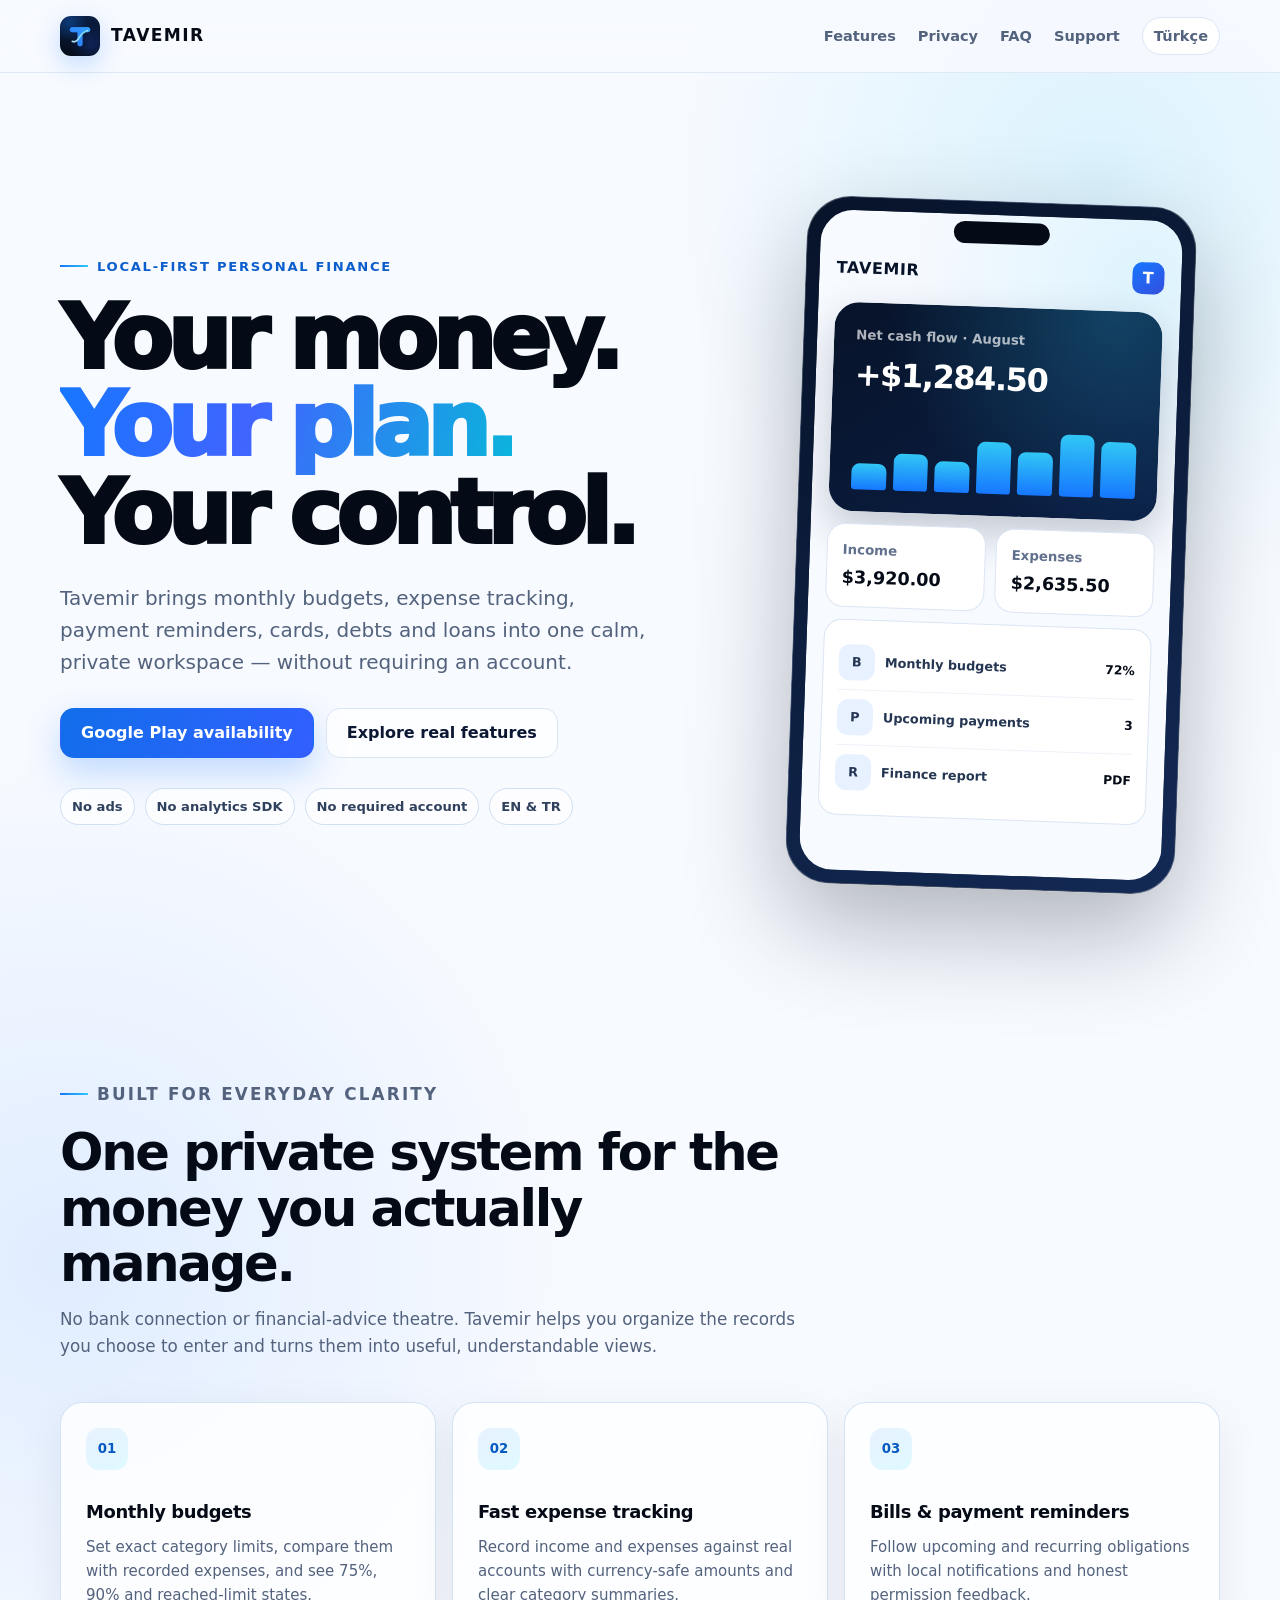
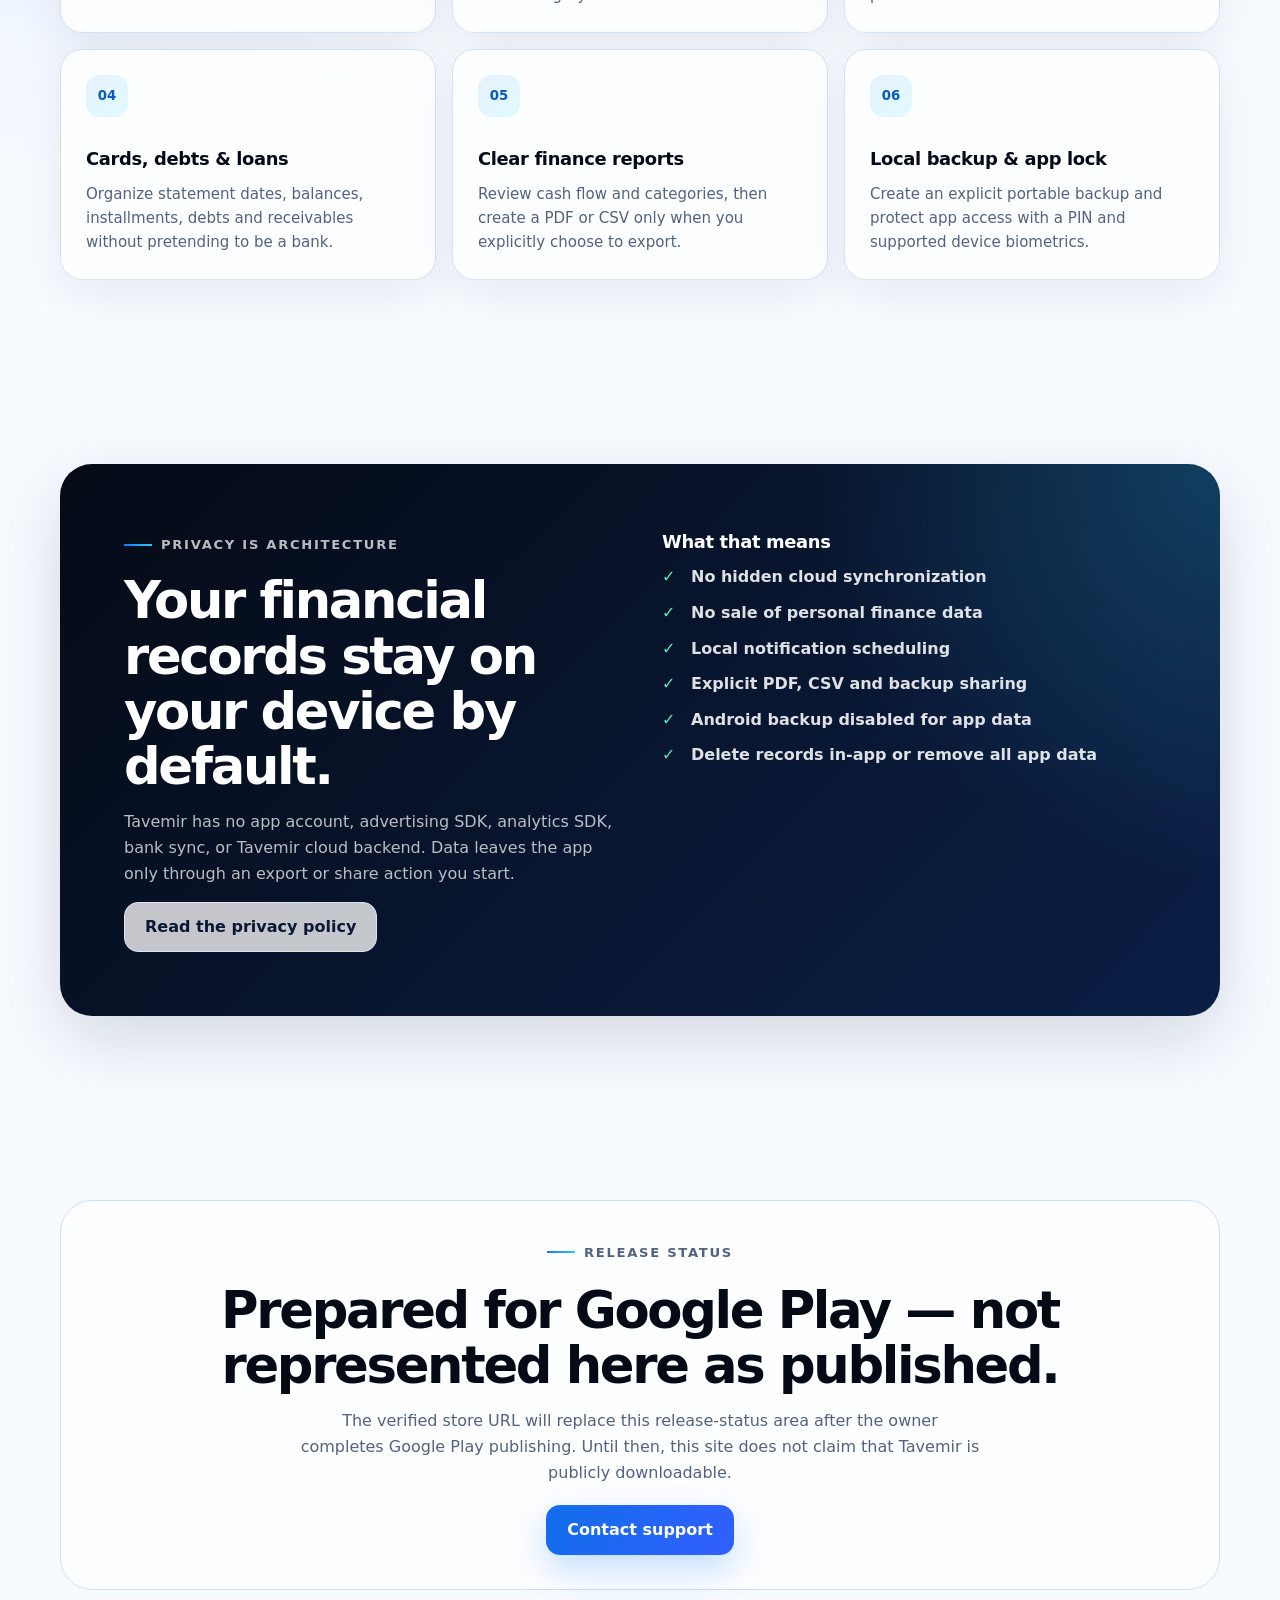
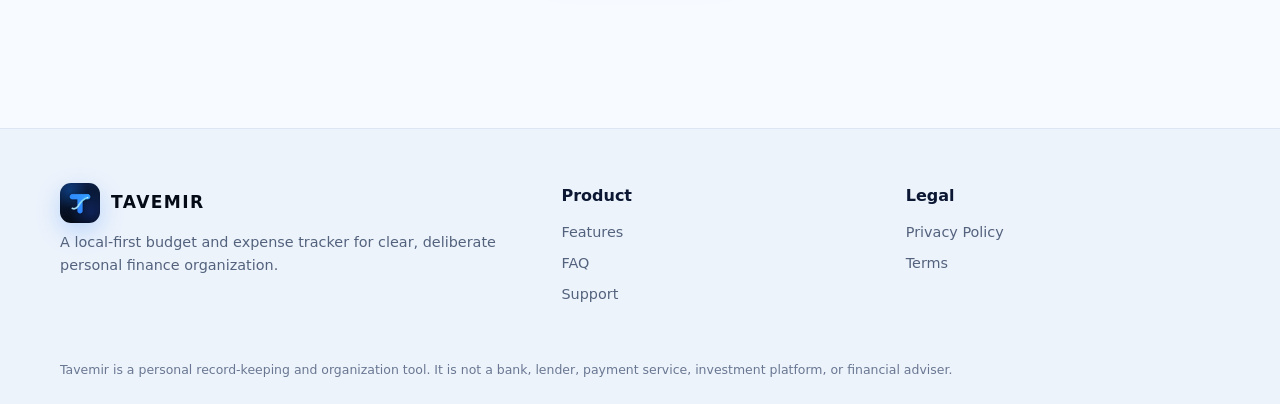
==== index.html @ 1abc886d "Publish approved Tavemir legal and support site" ====
<!doctype html>
<html lang="en">
  <head>
    <meta charset="utf-8">
    <meta name="viewport" content="width=device-width, initial-scale=1">
    <title>Tavemir — Private Budget & Expense Tracker</title>
    <meta name="description" content="Plan monthly budgets, record expenses, follow bills, cards, debts and loans, and export clear reports with Tavemir — a local-first personal finance tracker.">
    <meta name="theme-color" content="#071329">
    <meta name="robots" content="index,follow,max-image-preview:large">
    <link rel="canonical" href="https://dasguardcorenotify-del.github.io/tavemir-legal/">
    <link rel="alternate" hreflang="en" href="https://dasguardcorenotify-del.github.io/tavemir-legal/">
    <link rel="alternate" hreflang="tr" href="https://dasguardcorenotify-del.github.io/tavemir-legal/tr/">
    <link rel="alternate" hreflang="x-default" href="https://dasguardcorenotify-del.github.io/tavemir-legal/">
    <link rel="icon" href="assets/tavemir-icon-512.png">
    <link rel="apple-touch-icon" href="assets/tavemir-icon-512.png">
    <link rel="manifest" href="site.webmanifest">
    <link rel="stylesheet" href="assets/site.css">
    <meta property="og:type" content="website">
    <meta property="og:site_name" content="Tavemir">
    <meta property="og:title" content="Tavemir — Your money. Your plan. Your control.">
    <meta property="og:description" content="A private, local-first budget and expense tracker for everyday financial organization.">
    <meta property="og:url" content="https://dasguardcorenotify-del.github.io/tavemir-legal/">
    <meta property="og:image" content="https://dasguardcorenotify-del.github.io/tavemir-legal/assets/tavemir-og.png">
    <meta name="twitter:card" content="summary_large_image">
    <meta name="twitter:title" content="Tavemir — Private Budget & Expense Tracker">
    <meta name="twitter:description" content="Budgets, spending, payments, cards, debts and clear reports — organized on your device.">
    <meta name="twitter:image" content="https://dasguardcorenotify-del.github.io/tavemir-legal/assets/tavemir-og.png">
    <script type="application/ld+json">
      {
        "@context": "https://schema.org",
        "@type": "SoftwareApplication",
        "name": "Tavemir",
        "applicationCategory": "FinanceApplication",
        "operatingSystem": "Android",
        "description": "A local-first budget, expense, payment, card, debt and loan tracking application.",
        "inLanguage": ["en", "tr"],
        "url": "https://dasguardcorenotify-del.github.io/tavemir-legal/",
        "offers": { "@type": "Offer", "price": "0", "priceCurrency": "USD" }
      }
    </script>
  </head>
  <body>
    <a class="skip-link" href="#main">Skip to content</a>
    <header class="site-header">
      <nav class="nav" aria-label="Primary navigation">
        <a class="brand" href="./" aria-label="Tavemir home">
          <img src="assets/tavemir-icon-512.png" alt="" width="40" height="40">
          TAVEMIR
        </a>
        <div class="nav-links">
          <a href="#features">Features</a>
          <a href="#privacy">Privacy</a>
          <a href="faq/">FAQ</a>
          <a href="support/">Support</a>
          <a class="language-link" href="tr/" lang="tr" hreflang="tr">Türkçe</a>
        </div>
      </nav>
    </header>

    <main id="main">
      <section class="hero" aria-labelledby="hero-title">
        <div>
          <p class="eyebrow">Local-first personal finance</p>
          <h1 id="hero-title">Your money. <span class="accent">Your plan.</span> Your control.</h1>
          <p class="hero-copy">Tavemir brings monthly budgets, expense tracking, payment reminders, cards, debts and loans into one calm, private workspace — without requiring an account.</p>
          <div class="cta-row">
            <a class="button button-primary" href="#availability">Google Play availability</a>
            <a class="button button-secondary" href="#features">Explore real features</a>
          </div>
          <ul class="trust-line" aria-label="Product principles">
            <li>No ads</li>
            <li>No analytics SDK</li>
            <li>No required account</li>
            <li>EN &amp; TR</li>
          </ul>
        </div>

        <div class="phone-shell" aria-label="Illustrative Tavemir dashboard using synthetic data">
          <div class="app-preview">
            <div class="app-topline"><span>TAVEMIR</span><span class="app-avatar" aria-hidden="true">T</span></div>
            <div class="app-hero">
              <small>Net cash flow · August</small>
              <strong>+$1,284.50</strong>
              <div class="spark" aria-hidden="true"><i style="height:36%"></i><i style="height:52%"></i><i style="height:43%"></i><i style="height:74%"></i><i style="height:61%"></i><i style="height:88%"></i><i style="height:79%"></i></div>
            </div>
            <div class="preview-grid">
              <div class="mini-stat"><small>Income</small><strong>$3,920.00</strong></div>
              <div class="mini-stat"><small>Expenses</small><strong>$2,635.50</strong></div>
            </div>
            <div class="preview-list">
              <div class="preview-row"><span class="preview-icon" aria-hidden="true">B</span><span>Monthly budgets</span><strong>72%</strong></div>
              <div class="preview-row"><span class="preview-icon" aria-hidden="true">P</span><span>Upcoming payments</span><strong>3</strong></div>
              <div class="preview-row"><span class="preview-icon" aria-hidden="true">R</span><span>Finance report</span><strong>PDF</strong></div>
            </div>
          </div>
        </div>
      </section>

      <section class="section" id="features" aria-labelledby="features-title">
        <div class="section-head">
          <p class="eyebrow">Built for everyday clarity</p>
          <h2 id="features-title">One private system for the money you actually manage.</h2>
          <p>No bank connection or financial-advice theatre. Tavemir helps you organize the records you choose to enter and turns them into useful, understandable views.</p>
        </div>
        <div class="feature-grid">
          <article class="feature-card"><span class="feature-number">01</span><h3>Monthly budgets</h3><p>Set exact category limits, compare them with recorded expenses, and see 75%, 90% and reached-limit states.</p></article>
          <article class="feature-card"><span class="feature-number">02</span><h3>Fast expense tracking</h3><p>Record income and expenses against real accounts with currency-safe amounts and clear category summaries.</p></article>
          <article class="feature-card"><span class="feature-number">03</span><h3>Bills &amp; payment reminders</h3><p>Follow upcoming and recurring obligations with local notifications and honest permission feedback.</p></article>
          <article class="feature-card"><span class="feature-number">04</span><h3>Cards, debts &amp; loans</h3><p>Organize statement dates, balances, installments, debts and receivables without pretending to be a bank.</p></article>
          <article class="feature-card"><span class="feature-number">05</span><h3>Clear finance reports</h3><p>Review cash flow and categories, then create a PDF or CSV only when you explicitly choose to export.</p></article>
          <article class="feature-card"><span class="feature-number">06</span><h3>Local backup &amp; app lock</h3><p>Create an explicit portable backup and protect app access with a PIN and supported device biometrics.</p></article>
        </div>
      </section>

      <section class="section" id="privacy" aria-labelledby="privacy-title">
        <div class="trust-panel">
          <div>
            <p class="eyebrow">Privacy is architecture</p>
            <h2 id="privacy-title">Your financial records stay on your device by default.</h2>
            <p>Tavemir has no app account, advertising SDK, analytics SDK, bank sync, or Tavemir cloud backend. Data leaves the app only through an export or share action you start.</p>
            <a class="button button-secondary" href="privacy/">Read the privacy policy</a>
          </div>
          <div>
            <h3>What that means</h3>
            <ul class="check-list">
              <li>No hidden cloud synchronization</li>
              <li>No sale of personal finance data</li>
              <li>Local notification scheduling</li>
              <li>Explicit PDF, CSV and backup sharing</li>
              <li>Android backup disabled for app data</li>
              <li>Delete records in-app or remove all app data</li>
            </ul>
          </div>
        </div>
      </section>

      <section class="section" id="availability" aria-labelledby="availability-title">
        <div class="availability">
          <p class="eyebrow">Release status</p>
          <h2 id="availability-title">Prepared for Google Play — not represented here as published.</h2>
          <p>The verified store URL will replace this release-status area after the owner completes Google Play publishing. Until then, this site does not claim that Tavemir is publicly downloadable.</p>
          <a class="button button-primary" href="support/">Contact support</a>
        </div>
      </section>
    </main>

    <footer class="site-footer">
      <div class="footer-inner">
        <div><a class="brand" href="./"><img src="assets/tavemir-icon-512.png" alt="" width="40" height="40">TAVEMIR</a><p>A local-first budget and expense tracker for clear, deliberate personal finance organization.</p></div>
        <div class="footer-links"><strong>Product</strong><a href="#features">Features</a><a href="faq/">FAQ</a><a href="support/">Support</a></div>
        <div class="footer-links"><strong>Legal</strong><a href="privacy/">Privacy Policy</a><a href="terms/">Terms</a></div>
      </div>
      <p class="fine-print">Tavemir is a personal record-keeping and organization tool. It is not a bank, lender, payment service, investment platform, or financial adviser.</p>
    </footer>
  </body>
</html>
---- assets/site.css ----
:root {
  color-scheme: light dark;
  --navy-950: #050b16;
  --navy-900: #071329;
  --navy-800: #0b1f46;
  --blue: #1677ff;
  --cyan: #31c7f5;
  --mint: #64e3ba;
  --ink: #0b1733;
  --muted: #53627d;
  --paper: #f7faff;
  --surface: #ffffff;
  --line: #dbe5f4;
  --shadow: 0 24px 70px rgb(7 19 41 / 14%);
  --radius-lg: 32px;
  --radius-md: 22px;
  --content: 1160px;
}

* {
  box-sizing: border-box;
}

html {
  scroll-behavior: smooth;
}

body {
  margin: 0;
  color: var(--ink);
  background:
    radial-gradient(circle at 86% 5%, rgb(49 199 245 / 14%), transparent 27rem),
    radial-gradient(circle at 5% 35%, rgb(22 119 255 / 10%), transparent 32rem),
    var(--paper);
  font-family: Inter, ui-sans-serif, system-ui, -apple-system, BlinkMacSystemFont,
    "Segoe UI", sans-serif;
  line-height: 1.6;
  text-rendering: optimizeLegibility;
}

a {
  color: inherit;
}

a:focus-visible,
button:focus-visible {
  outline: 3px solid var(--cyan);
  outline-offset: 4px;
}

.skip-link {
  position: fixed;
  z-index: 100;
  top: 12px;
  left: 12px;
  padding: 10px 14px;
  border-radius: 10px;
  color: white;
  background: var(--navy-950);
  transform: translateY(-150%);
}

.skip-link:focus {
  transform: translateY(0);
}

.site-header {
  position: sticky;
  z-index: 20;
  top: 0;
  border-bottom: 1px solid rgb(219 229 244 / 80%);
  background: rgb(247 250 255 / 88%);
  backdrop-filter: blur(18px);
}

.nav {
  display: flex;
  align-items: center;
  justify-content: space-between;
  width: min(calc(100% - 32px), var(--content));
  min-height: 72px;
  margin: 0 auto;
  gap: 24px;
}

.brand {
  display: inline-flex;
  align-items: center;
  gap: 11px;
  color: var(--navy-950);
  font-size: 1.07rem;
  font-weight: 900;
  letter-spacing: .08em;
  text-decoration: none;
}

.brand img {
  width: 40px;
  height: 40px;
  border-radius: 11px;
  box-shadow: 0 8px 24px rgb(22 119 255 / 24%);
}

.nav-links {
  display: flex;
  align-items: center;
  flex-wrap: wrap;
  justify-content: flex-end;
  gap: 8px 22px;
}

.nav-links a {
  color: var(--muted);
  font-size: .91rem;
  font-weight: 720;
  text-decoration: none;
}

.nav-links a:hover {
  color: var(--blue);
}

.language-link {
  padding: 6px 11px;
  border: 1px solid var(--line);
  border-radius: 999px;
  background: var(--surface);
}

main {
  overflow: hidden;
}

.hero,
.section,
.legal-main {
  width: min(calc(100% - 32px), var(--content));
  margin-inline: auto;
}

.hero {
  display: grid;
  grid-template-columns: minmax(0, 1.05fr) minmax(330px, .8fr);
  align-items: center;
  gap: clamp(44px, 8vw, 100px);
  padding: clamp(76px, 10vw, 132px) 0 96px;
}

.eyebrow {
  display: inline-flex;
  align-items: center;
  gap: 9px;
  margin: 0 0 18px;
  color: #0b5ecc;
  font-size: .82rem;
  font-weight: 850;
  letter-spacing: .13em;
  text-transform: uppercase;
}

.eyebrow::before {
  width: 28px;
  height: 2px;
  background: linear-gradient(90deg, var(--blue), var(--cyan));
  content: "";
}

h1,
h2,
h3,
p {
  margin-top: 0;
}

h1 {
  max-width: 820px;
  margin-bottom: 24px;
  color: var(--navy-950);
  font-size: clamp(3rem, 7vw, 5.8rem);
  font-weight: 930;
  letter-spacing: -.065em;
  line-height: .98;
}

h1 .accent {
  color: transparent;
  background: linear-gradient(105deg, var(--blue), #4064ff 42%, #0ab5db);
  background-clip: text;
}

.hero-copy {
  max-width: 690px;
  margin-bottom: 30px;
  color: var(--muted);
  font-size: clamp(1.05rem, 2vw, 1.25rem);
}

.cta-row {
  display: flex;
  flex-wrap: wrap;
  gap: 12px;
  margin-bottom: 30px;
}

.button {
  display: inline-flex;
  align-items: center;
  justify-content: center;
  min-height: 50px;
  padding: 0 20px;
  border: 1px solid transparent;
  border-radius: 14px;
  font-weight: 820;
  text-decoration: none;
}

.button-primary {
  color: white;
  background: linear-gradient(115deg, #116eea, #325fff);
  box-shadow: 0 14px 34px rgb(22 119 255 / 25%);
}

.button-secondary {
  border-color: var(--line);
  color: var(--ink);
  background: rgb(255 255 255 / 76%);
}

.trust-line {
  display: flex;
  flex-wrap: wrap;
  gap: 10px;
  padding: 0;
  list-style: none;
}

.trust-line li {
  padding: 7px 11px;
  border: 1px solid #cfe0f4;
  border-radius: 999px;
  color: #30415e;
  background: rgb(255 255 255 / 72%);
  font-size: .82rem;
  font-weight: 760;
}

.phone-shell {
  position: relative;
  width: min(100%, 390px);
  margin: 0 auto;
  padding: 13px;
  border: 1px solid rgb(255 255 255 / 28%);
  border-radius: 44px;
  background: linear-gradient(145deg, #071329, #132a55);
  box-shadow: 0 40px 100px rgb(5 11 22 / 29%);
  transform: rotate(2deg);
}

.phone-shell::before {
  position: absolute;
  z-index: 2;
  top: 20px;
  left: 50%;
  width: 96px;
  height: 22px;
  border-radius: 999px;
  background: #050b16;
  content: "";
  transform: translateX(-50%);
}

.app-preview {
  min-height: 660px;
  padding: 42px 17px 22px;
  border-radius: 33px;
  background:
    radial-gradient(circle at 90% 10%, rgb(49 199 245 / 13%), transparent 15rem),
    #f7faff;
}

.app-topline {
  display: flex;
  align-items: center;
  justify-content: space-between;
  margin-bottom: 18px;
  color: var(--navy-900);
  font-weight: 900;
  letter-spacing: .04em;
}

.app-avatar {
  display: grid;
  width: 32px;
  height: 32px;
  place-items: center;
  border-radius: 10px;
  color: white;
  background: linear-gradient(145deg, var(--blue), #334fdd);
}

.app-hero {
  padding: 22px;
  border-radius: 25px;
  color: white;
  background:
    radial-gradient(circle at 85% 0%, rgb(49 199 245 / 24%), transparent 14rem),
    linear-gradient(145deg, #071329, #0b1f46);
  box-shadow: 0 18px 44px rgb(7 19 41 / 21%);
}

.app-hero small,
.mini-stat small {
  display: block;
  color: rgb(255 255 255 / 68%);
  font-weight: 720;
}

.app-hero strong {
  display: block;
  margin: 4px 0 18px;
  font-size: 2rem;
  letter-spacing: -.045em;
}

.spark {
  display: flex;
  height: 70px;
  align-items: flex-end;
  gap: 7px;
}

.spark i {
  flex: 1;
  min-height: 16%;
  border-radius: 8px 8px 3px 3px;
  background: linear-gradient(#31c7f5, #1677ff);
}

.preview-grid {
  display: grid;
  grid-template-columns: 1fr 1fr;
  gap: 10px;
  margin: 12px 0;
}

.mini-stat,
.preview-list {
  padding: 15px;
  border: 1px solid var(--line);
  border-radius: 18px;
  background: white;
}

.mini-stat small {
  color: #61708c;
}

.mini-stat strong {
  display: block;
  margin-top: 3px;
  color: var(--navy-950);
  font-size: 1.1rem;
}

.preview-list {
  margin-top: 10px;
}

.preview-row {
  display: grid;
  grid-template-columns: 36px 1fr auto;
  align-items: center;
  gap: 10px;
  padding: 9px 0;
}

.preview-row + .preview-row {
  border-top: 1px solid #edf2f9;
}

.preview-icon {
  display: grid;
  width: 36px;
  height: 36px;
  place-items: center;
  border-radius: 11px;
  color: #0b5ecc;
  background: #e7f1ff;
  font-weight: 900;
}

.preview-row span {
  color: #253653;
  font-size: .8rem;
  font-weight: 780;
}

.preview-row strong {
  color: var(--navy-950);
  font-size: .77rem;
}

.section {
  padding: 92px 0;
}

.section-head {
  max-width: 740px;
  margin-bottom: 42px;
}

h2 {
  margin-bottom: 15px;
  color: var(--navy-950);
  font-size: clamp(2rem, 4vw, 3.35rem);
  font-weight: 900;
  letter-spacing: -.045em;
  line-height: 1.08;
}

.section-head p,
.section > p {
  color: var(--muted);
  font-size: 1.05rem;
}

.feature-grid {
  display: grid;
  grid-template-columns: repeat(3, 1fr);
  gap: 16px;
}

.feature-card {
  min-height: 225px;
  padding: 25px;
  border: 1px solid rgb(207 224 244 / 90%);
  border-radius: var(--radius-md);
  background: rgb(255 255 255 / 78%);
  box-shadow: 0 14px 46px rgb(7 19 41 / 7%);
}

.feature-number {
  display: grid;
  width: 42px;
  height: 42px;
  margin-bottom: 28px;
  place-items: center;
  border-radius: 13px;
  color: #075abf;
  background: linear-gradient(145deg, #e8f2ff, #dff9ff);
  font-size: .83rem;
  font-weight: 900;
}

h3 {
  margin-bottom: 8px;
  color: var(--navy-950);
  font-size: 1.12rem;
  font-weight: 860;
  letter-spacing: -.02em;
}

.feature-card p {
  margin-bottom: 0;
  color: var(--muted);
  font-size: .94rem;
}

.trust-panel {
  display: grid;
  grid-template-columns: 1fr 1fr;
  gap: 44px;
  padding: clamp(30px, 6vw, 64px);
  border-radius: var(--radius-lg);
  color: white;
  background:
    radial-gradient(circle at 100% 0%, rgb(49 199 245 / 22%), transparent 26rem),
    linear-gradient(135deg, var(--navy-950), var(--navy-800));
  box-shadow: var(--shadow);
}

.trust-panel h2,
.trust-panel h3 {
  color: white;
}

.trust-panel p {
  color: rgb(255 255 255 / 72%);
}

.check-list {
  display: grid;
  gap: 10px;
  margin: 0;
  padding: 0;
  list-style: none;
}

.check-list li {
  position: relative;
  padding-left: 29px;
  color: rgb(255 255 255 / 87%);
  font-weight: 690;
}

.check-list li::before {
  position: absolute;
  left: 0;
  color: var(--mint);
  content: "✓";
  font-weight: 900;
}

.availability {
  padding: 34px;
  border: 1px solid #cfe0f4;
  border-radius: var(--radius-lg);
  background: rgb(255 255 255 / 78%);
  text-align: center;
}

.availability p {
  max-width: 680px;
  margin: 0 auto 20px;
  color: var(--muted);
}

.legal-main {
  display: grid;
  grid-template-columns: minmax(0, 780px) minmax(220px, 1fr);
  gap: 54px;
  padding: 72px 0 110px;
}

.legal-copy {
  padding: clamp(24px, 5vw, 54px);
  border: 1px solid var(--line);
  border-radius: var(--radius-lg);
  background: rgb(255 255 255 / 84%);
  box-shadow: 0 18px 60px rgb(7 19 41 / 8%);
}

.legal-copy h1 {
  font-size: clamp(2.35rem, 6vw, 4.2rem);
}

.legal-copy h2 {
  margin-top: 38px;
  font-size: 1.45rem;
  letter-spacing: -.02em;
}

.legal-copy li,
.legal-copy p {
  color: #40506b;
}

.legal-copy table {
  width: 100%;
  border-collapse: collapse;
}

.legal-copy th,
.legal-copy td {
  padding: 12px;
  border-bottom: 1px solid var(--line);
  text-align: left;
  vertical-align: top;
}

.legal-aside {
  align-self: start;
  position: sticky;
  top: 98px;
  padding: 22px;
  border: 1px solid var(--line);
  border-radius: var(--radius-md);
  background: white;
}

.legal-aside a {
  display: block;
  padding: 7px 0;
  color: var(--muted);
  font-weight: 720;
  text-decoration: none;
}

.notice {
  padding: 16px 18px;
  border-left: 4px solid var(--blue);
  border-radius: 8px 14px 14px 8px;
  color: #31425e;
  background: #edf5ff;
}

.site-footer {
  margin-top: 46px;
  border-top: 1px solid var(--line);
  background: #edf3fb;
}

.footer-inner {
  display: grid;
  grid-template-columns: 1.2fr repeat(2, .8fr);
  gap: 30px;
  width: min(calc(100% - 32px), var(--content));
  margin: 0 auto;
  padding: 54px 0;
}

.footer-inner p {
  color: var(--muted);
  font-size: .9rem;
}

.footer-links {
  display: grid;
  align-content: start;
  gap: 8px;
}

.footer-links strong {
  margin-bottom: 4px;
}

.footer-links a {
  color: var(--muted);
  font-size: .9rem;
  text-decoration: none;
}

.fine-print {
  width: min(calc(100% - 32px), var(--content));
  margin: 0 auto;
  padding: 0 0 24px;
  color: #697792;
  font-size: .78rem;
}

@media (max-width: 880px) {
  .hero,
  .trust-panel,
  .legal-main {
    grid-template-columns: 1fr;
  }

  .hero {
    text-align: center;
  }

  .hero-copy,
  .trust-line,
  .cta-row {
    justify-content: center;
    margin-inline: auto;
  }

  .eyebrow {
    justify-content: center;
  }

  .feature-grid {
    grid-template-columns: repeat(2, 1fr);
  }

  .legal-aside {
    position: static;
    order: -1;
  }
}

@media (max-width: 620px) {
  .nav {
    min-height: 64px;
  }

  .nav-links a:not(.language-link) {
    display: none;
  }

  .hero {
    grid-template-columns: minmax(0, 1fr);
    padding-top: 58px;
  }

  .feature-grid,
  .footer-inner {
    grid-template-columns: 1fr;
  }

  .phone-shell {
    transform: none;
  }

  .app-preview {
    min-height: 600px;
  }

  .section {
    padding: 68px 0;
  }
}

@media (prefers-reduced-motion: reduce) {
  html {
    scroll-behavior: auto;
  }
}

@media (prefers-color-scheme: dark) {
  :root {
    --ink: #f2f6ff;
    --muted: #afbdd2;
    --paper: #050b16;
    --surface: #0b172b;
    --line: #243650;
  }

  body {
    background:
      radial-gradient(circle at 86% 5%, rgb(49 199 245 / 10%), transparent 27rem),
      var(--paper);
  }

  .site-header {
    border-color: rgb(36 54 80 / 80%);
    background: rgb(5 11 22 / 88%);
  }

  .brand,
  h1,
  h2,
  h3,
  .mini-stat strong,
  .preview-row strong {
    color: #f5f8ff;
  }

  .language-link,
  .feature-card,
  .availability,
  .legal-copy,
  .legal-aside,
  .mini-stat,
  .preview-list,
  .button-secondary {
    background: rgb(11 23 43 / 88%);
  }

  .trust-line li,
  .legal-copy li,
  .legal-copy p,
  .notice {
    color: #bdc9dc;
  }

  .notice {
    background: #0c2446;
  }

  .site-footer {
    background: #07101f;
  }
}
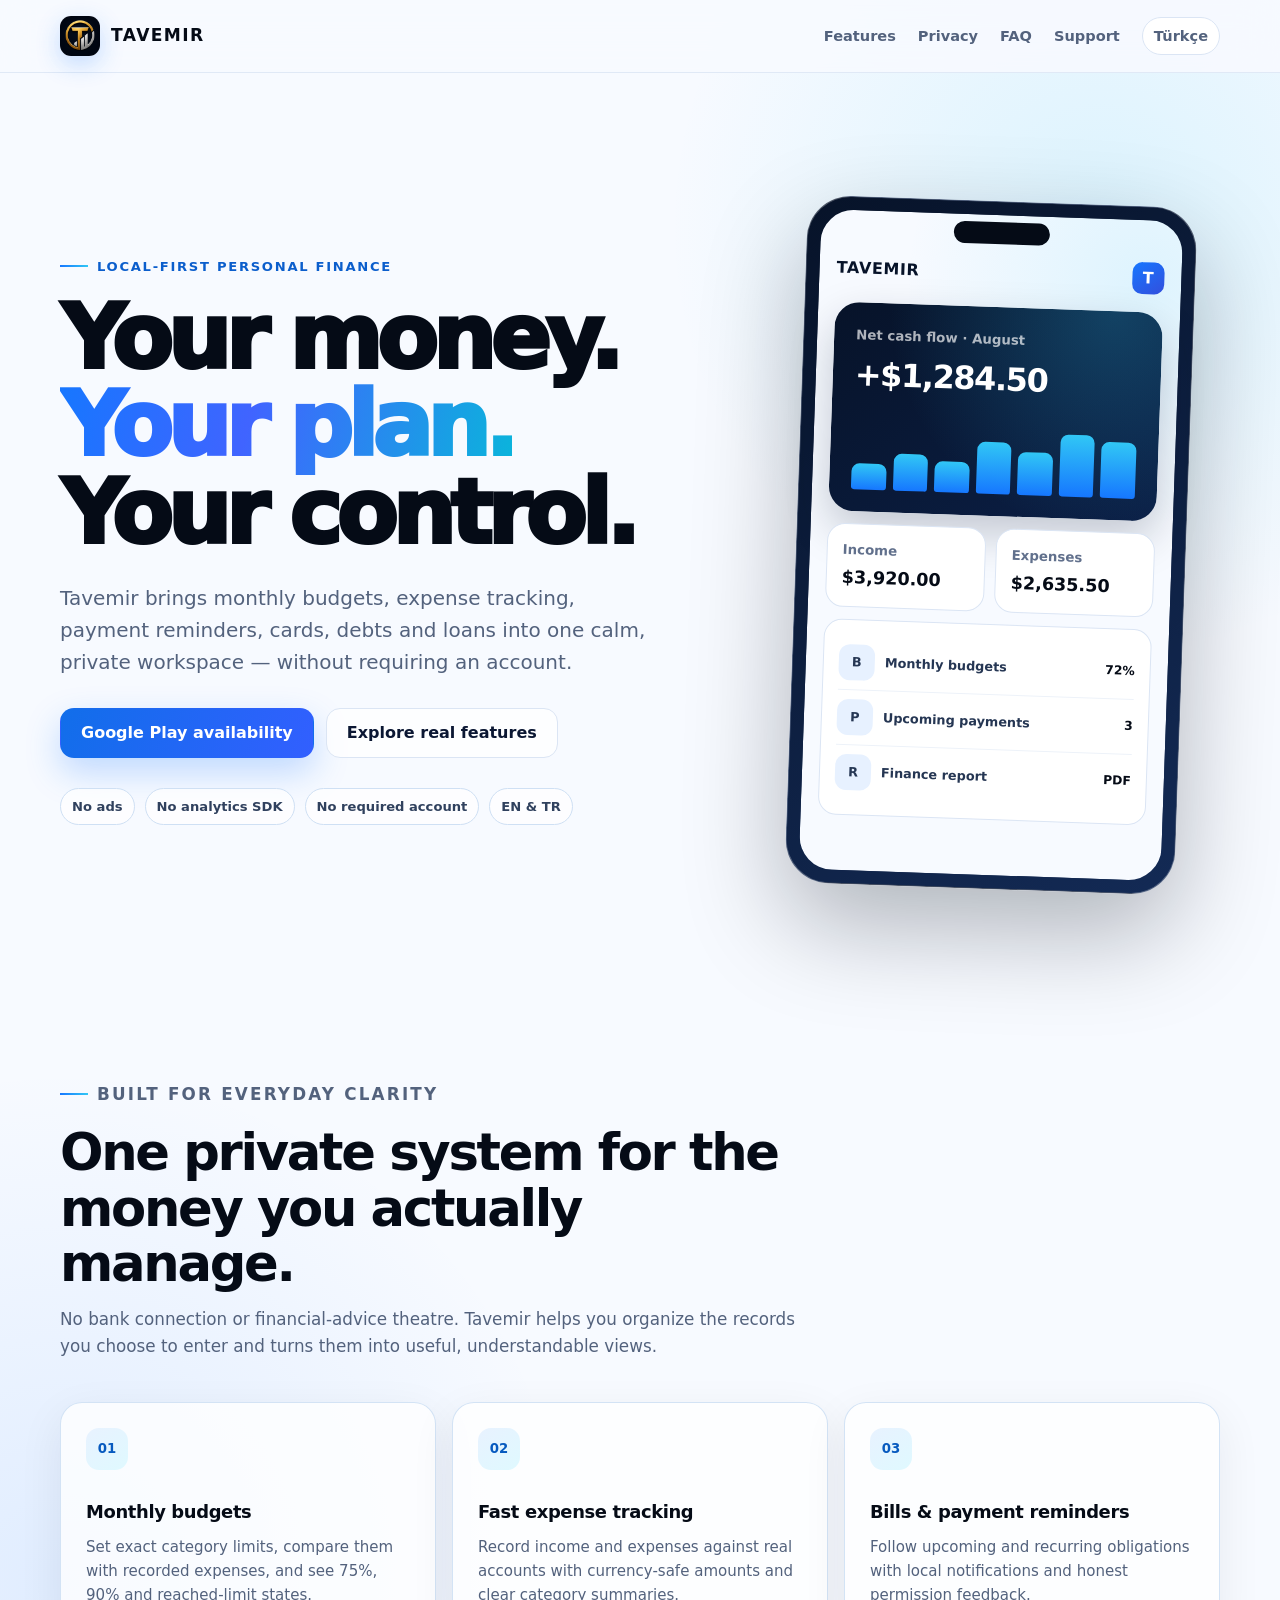
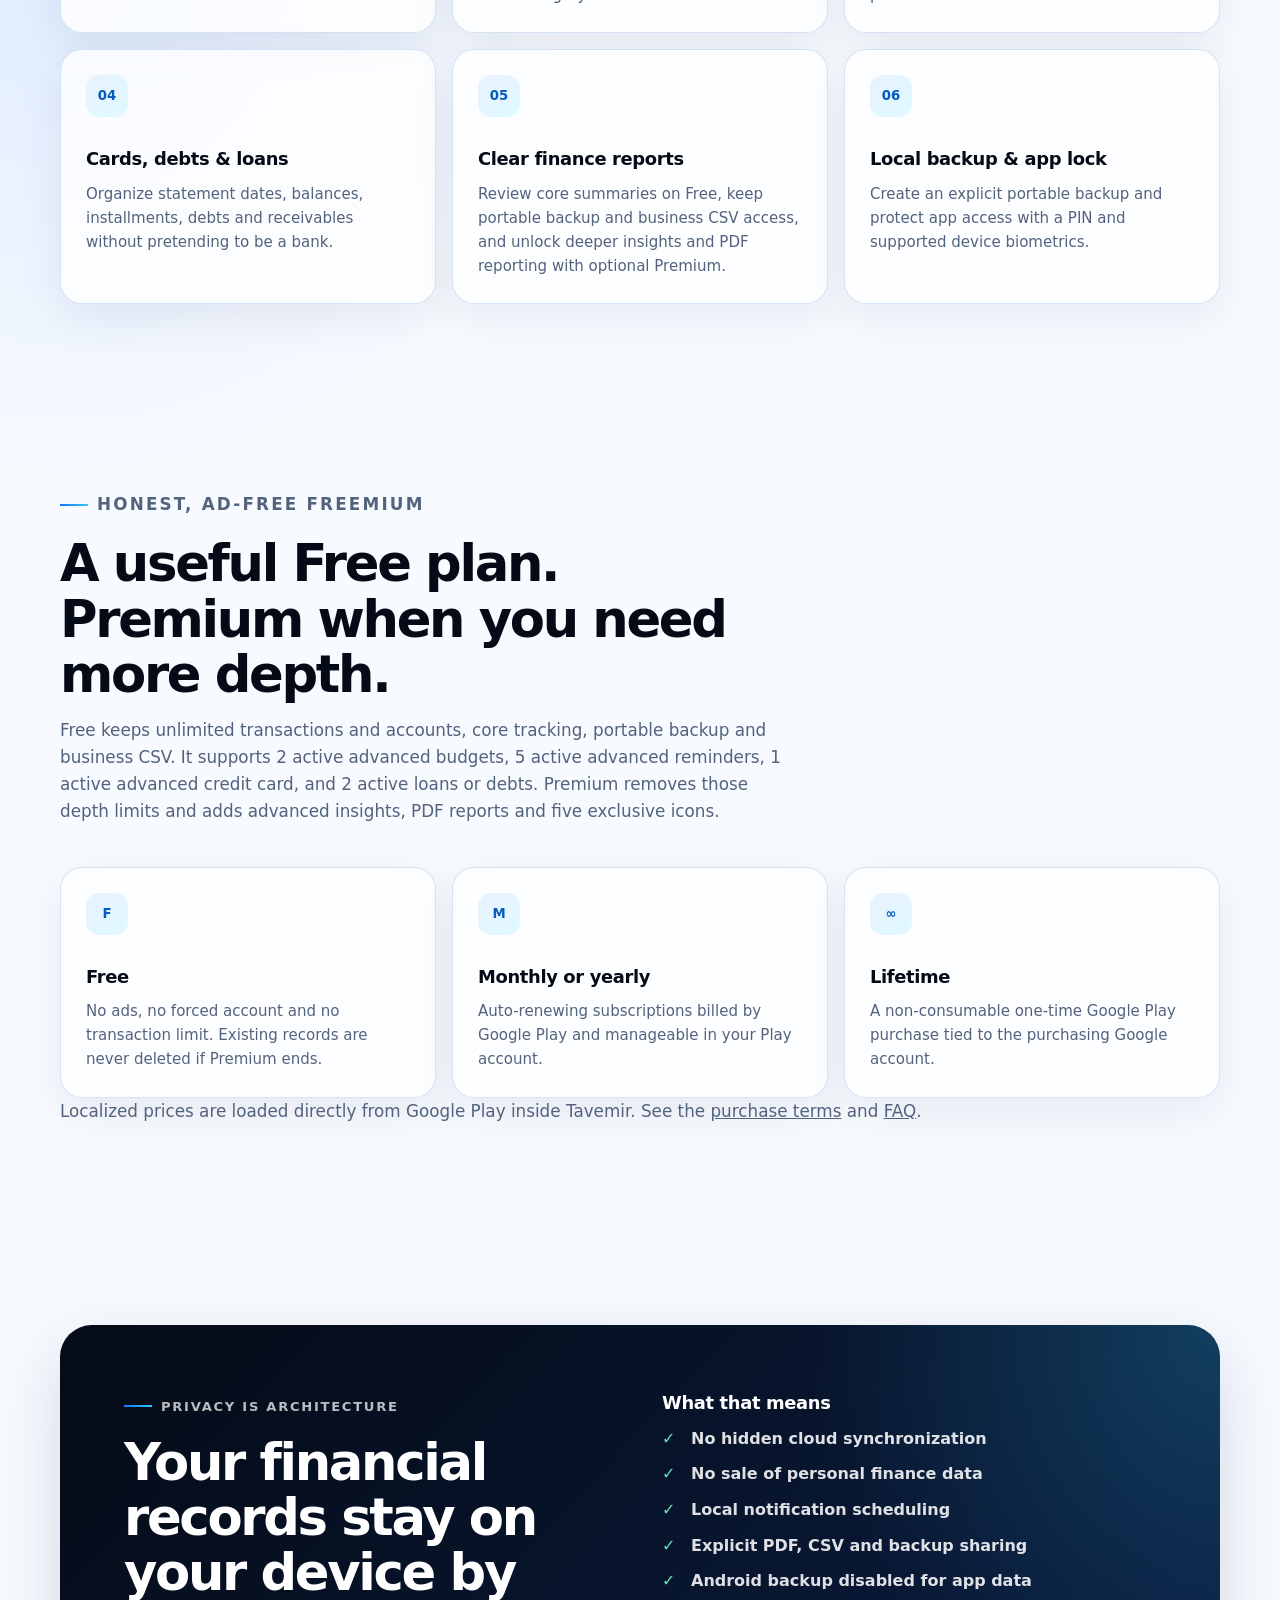
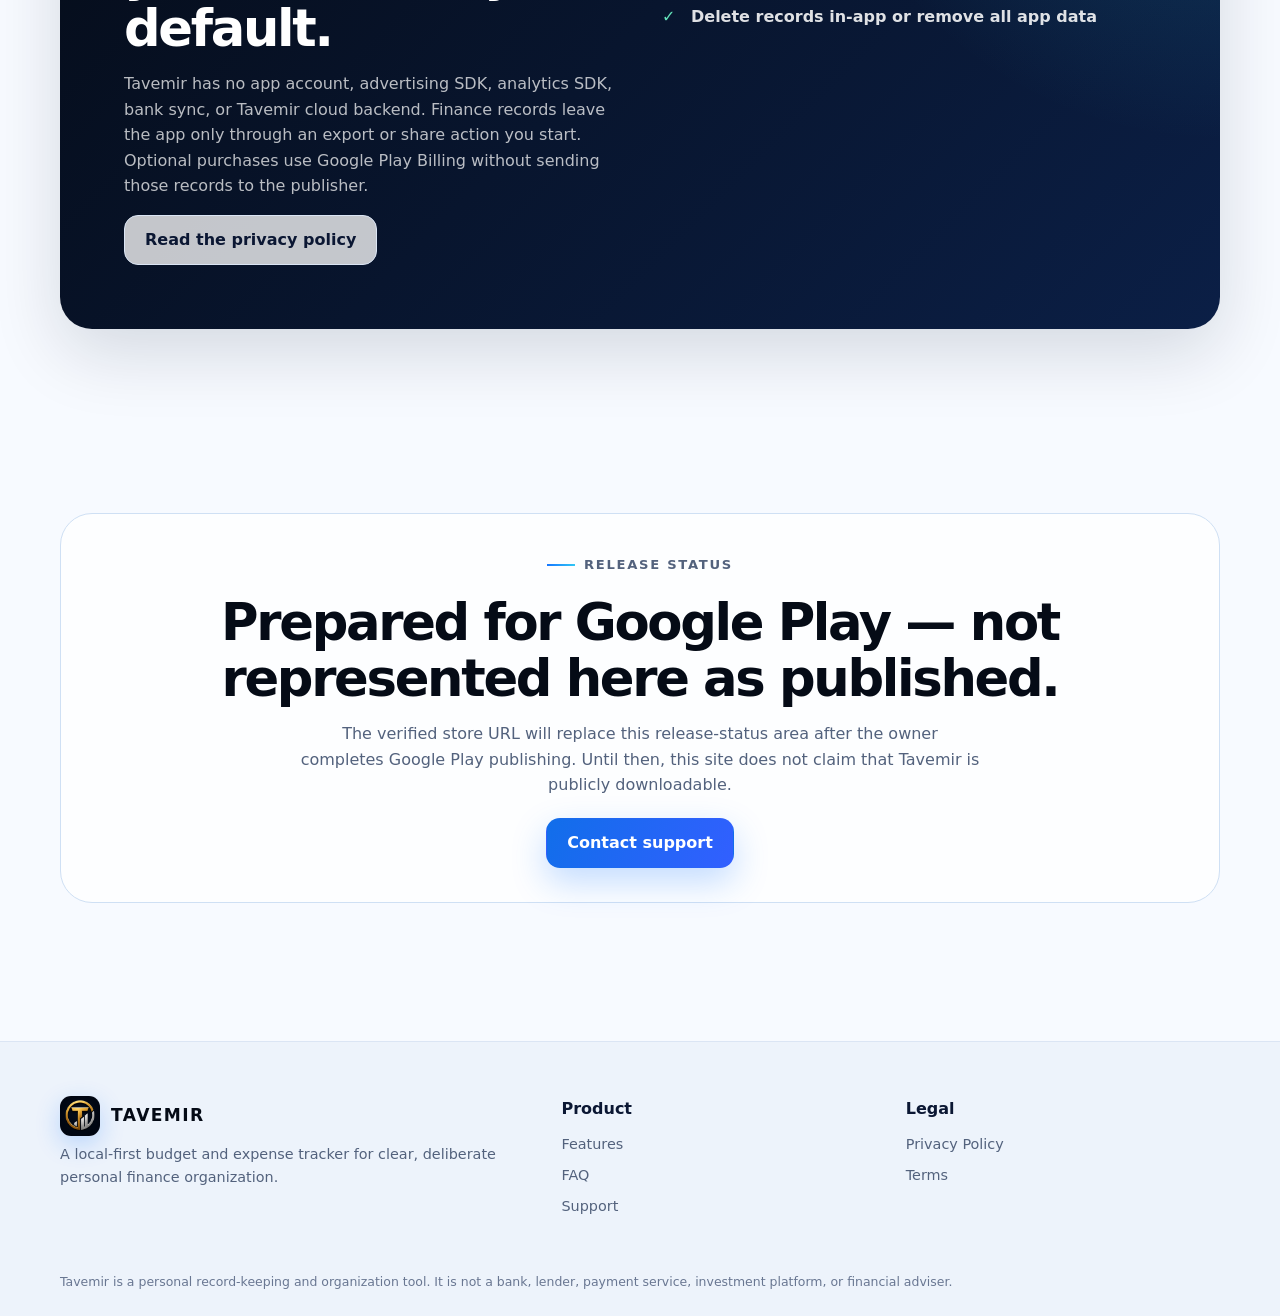
==== commit bc64063a: "docs/legal: explain Tavemir Premium and Google Play billing" ====
--- a/index.html
+++ b/index.html
@@ -20,11 +20,11 @@
     <meta property="og:title" content="Tavemir — Your money. Your plan. Your control.">
     <meta property="og:description" content="A private, local-first budget and expense tracker for everyday financial organization.">
     <meta property="og:url" content="https://dasguardcorenotify-del.github.io/tavemir-legal/">
-    <meta property="og:image" content="https://dasguardcorenotify-del.github.io/tavemir-legal/assets/tavemir-og.png">
+    <meta property="og:image" content="https://dasguardcorenotify-del.github.io/tavemir-legal/assets/tavemir-icon-512.png">
     <meta name="twitter:card" content="summary_large_image">
     <meta name="twitter:title" content="Tavemir — Private Budget & Expense Tracker">
     <meta name="twitter:description" content="Budgets, spending, payments, cards, debts and clear reports — organized on your device.">
-    <meta name="twitter:image" content="https://dasguardcorenotify-del.github.io/tavemir-legal/assets/tavemir-og.png">
+    <meta name="twitter:image" content="https://dasguardcorenotify-del.github.io/tavemir-legal/assets/tavemir-icon-512.png">
     <script type="application/ld+json">
       {
         "@context": "https://schema.org",
@@ -107,9 +107,23 @@
           <article class="feature-card"><span class="feature-number">02</span><h3>Fast expense tracking</h3><p>Record income and expenses against real accounts with currency-safe amounts and clear category summaries.</p></article>
           <article class="feature-card"><span class="feature-number">03</span><h3>Bills &amp; payment reminders</h3><p>Follow upcoming and recurring obligations with local notifications and honest permission feedback.</p></article>
           <article class="feature-card"><span class="feature-number">04</span><h3>Cards, debts &amp; loans</h3><p>Organize statement dates, balances, installments, debts and receivables without pretending to be a bank.</p></article>
-          <article class="feature-card"><span class="feature-number">05</span><h3>Clear finance reports</h3><p>Review cash flow and categories, then create a PDF or CSV only when you explicitly choose to export.</p></article>
+          <article class="feature-card"><span class="feature-number">05</span><h3>Clear finance reports</h3><p>Review core summaries on Free, keep portable backup and business CSV access, and unlock deeper insights and PDF reporting with optional Premium.</p></article>
           <article class="feature-card"><span class="feature-number">06</span><h3>Local backup &amp; app lock</h3><p>Create an explicit portable backup and protect app access with a PIN and supported device biometrics.</p></article>
         </div>
+      </section>
+
+      <section class="section" id="premium" aria-labelledby="premium-title">
+        <div class="section-head">
+          <p class="eyebrow">Honest, ad-free freemium</p>
+          <h2 id="premium-title">A useful Free plan. Premium when you need more depth.</h2>
+          <p>Free keeps unlimited transactions and accounts, core tracking, portable backup and business CSV. It supports 2 active advanced budgets, 5 active advanced reminders, 1 active advanced credit card, and 2 active loans or debts. Premium removes those depth limits and adds advanced insights, PDF reports and five exclusive icons.</p>
+        </div>
+        <div class="feature-grid">
+          <article class="feature-card"><span class="feature-number">F</span><h3>Free</h3><p>No ads, no forced account and no transaction limit. Existing records are never deleted if Premium ends.</p></article>
+          <article class="feature-card"><span class="feature-number">M</span><h3>Monthly or yearly</h3><p>Auto-renewing subscriptions billed by Google Play and manageable in your Play account.</p></article>
+          <article class="feature-card"><span class="feature-number">∞</span><h3>Lifetime</h3><p>A non-consumable one-time Google Play purchase tied to the purchasing Google account.</p></article>
+        </div>
+        <p>Localized prices are loaded directly from Google Play inside Tavemir. See the <a href="terms/">purchase terms</a> and <a href="faq/">FAQ</a>.</p>
       </section>
 
       <section class="section" id="privacy" aria-labelledby="privacy-title">
@@ -117,7 +131,7 @@
           <div>
             <p class="eyebrow">Privacy is architecture</p>
             <h2 id="privacy-title">Your financial records stay on your device by default.</h2>
-            <p>Tavemir has no app account, advertising SDK, analytics SDK, bank sync, or Tavemir cloud backend. Data leaves the app only through an export or share action you start.</p>
+            <p>Tavemir has no app account, advertising SDK, analytics SDK, bank sync, or Tavemir cloud backend. Finance records leave the app only through an export or share action you start. Optional purchases use Google Play Billing without sending those records to the publisher.</p>
             <a class="button button-secondary" href="privacy/">Read the privacy policy</a>
           </div>
           <div>
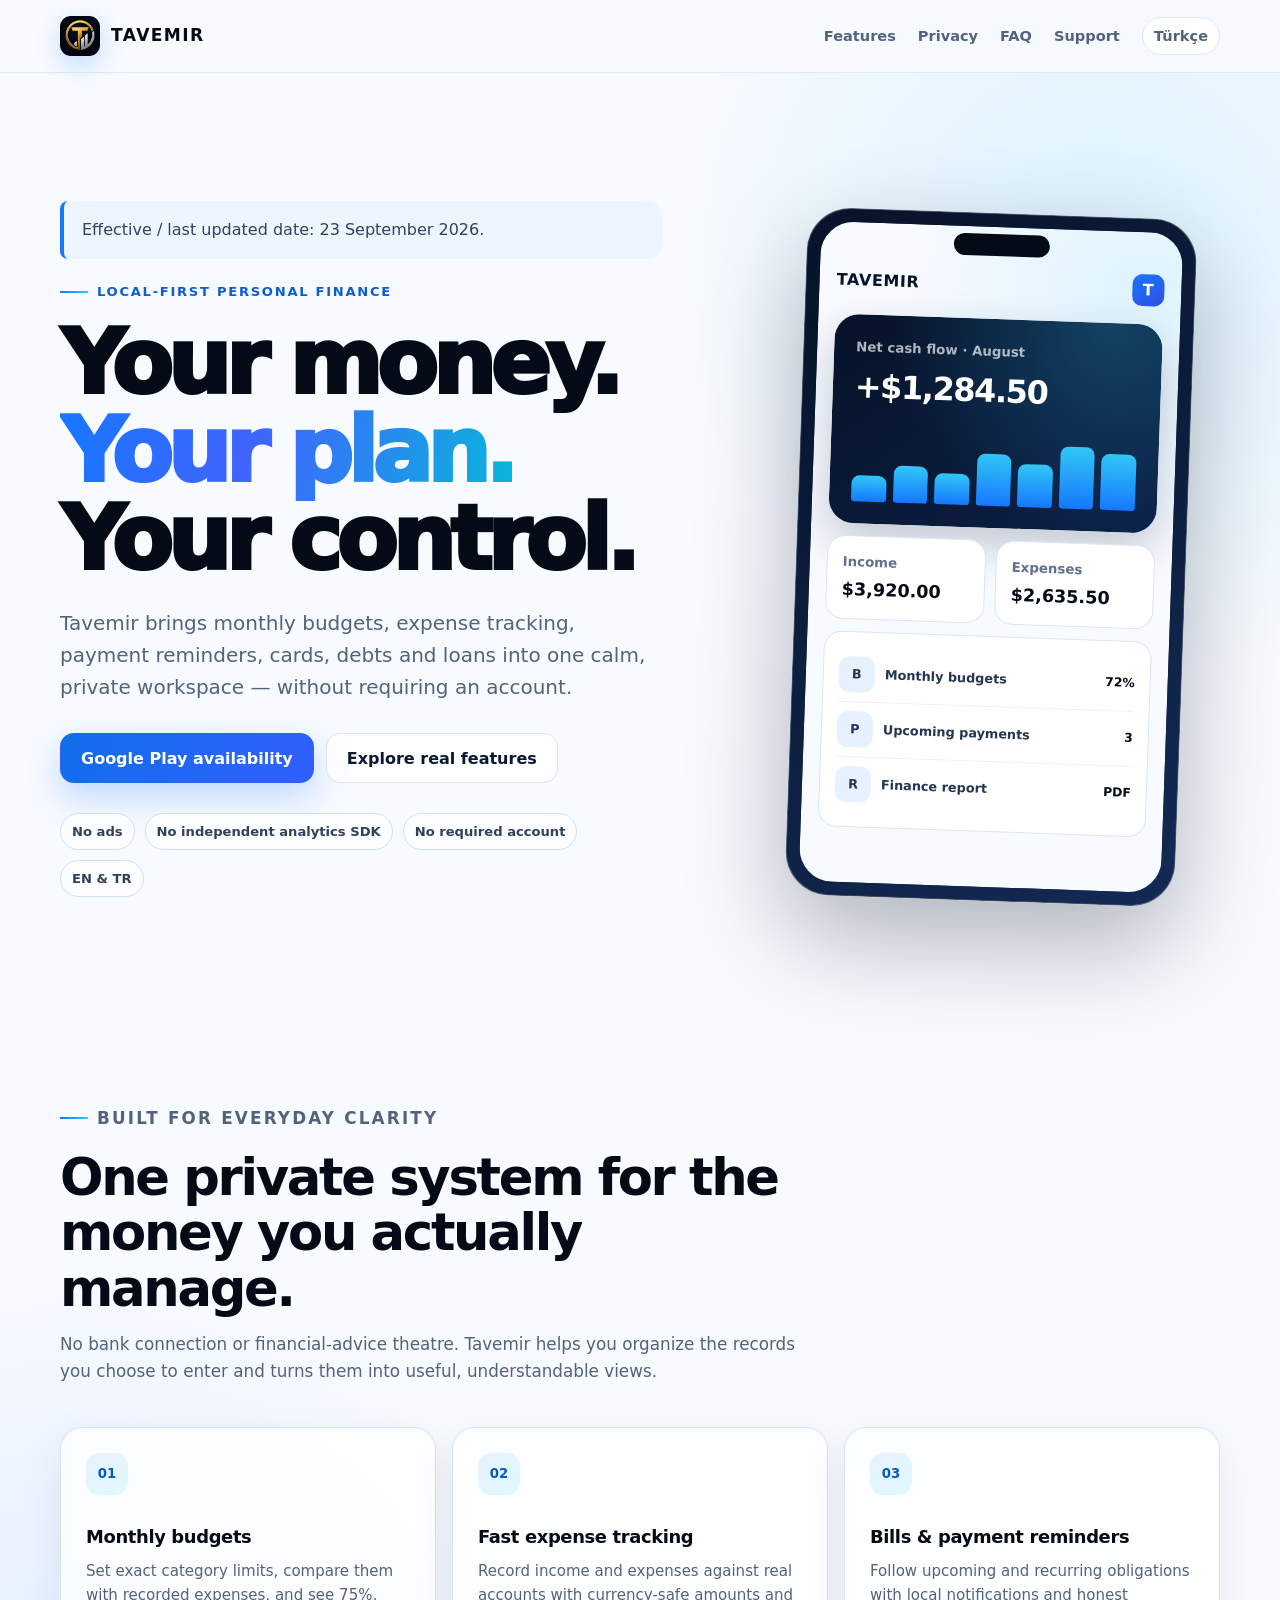
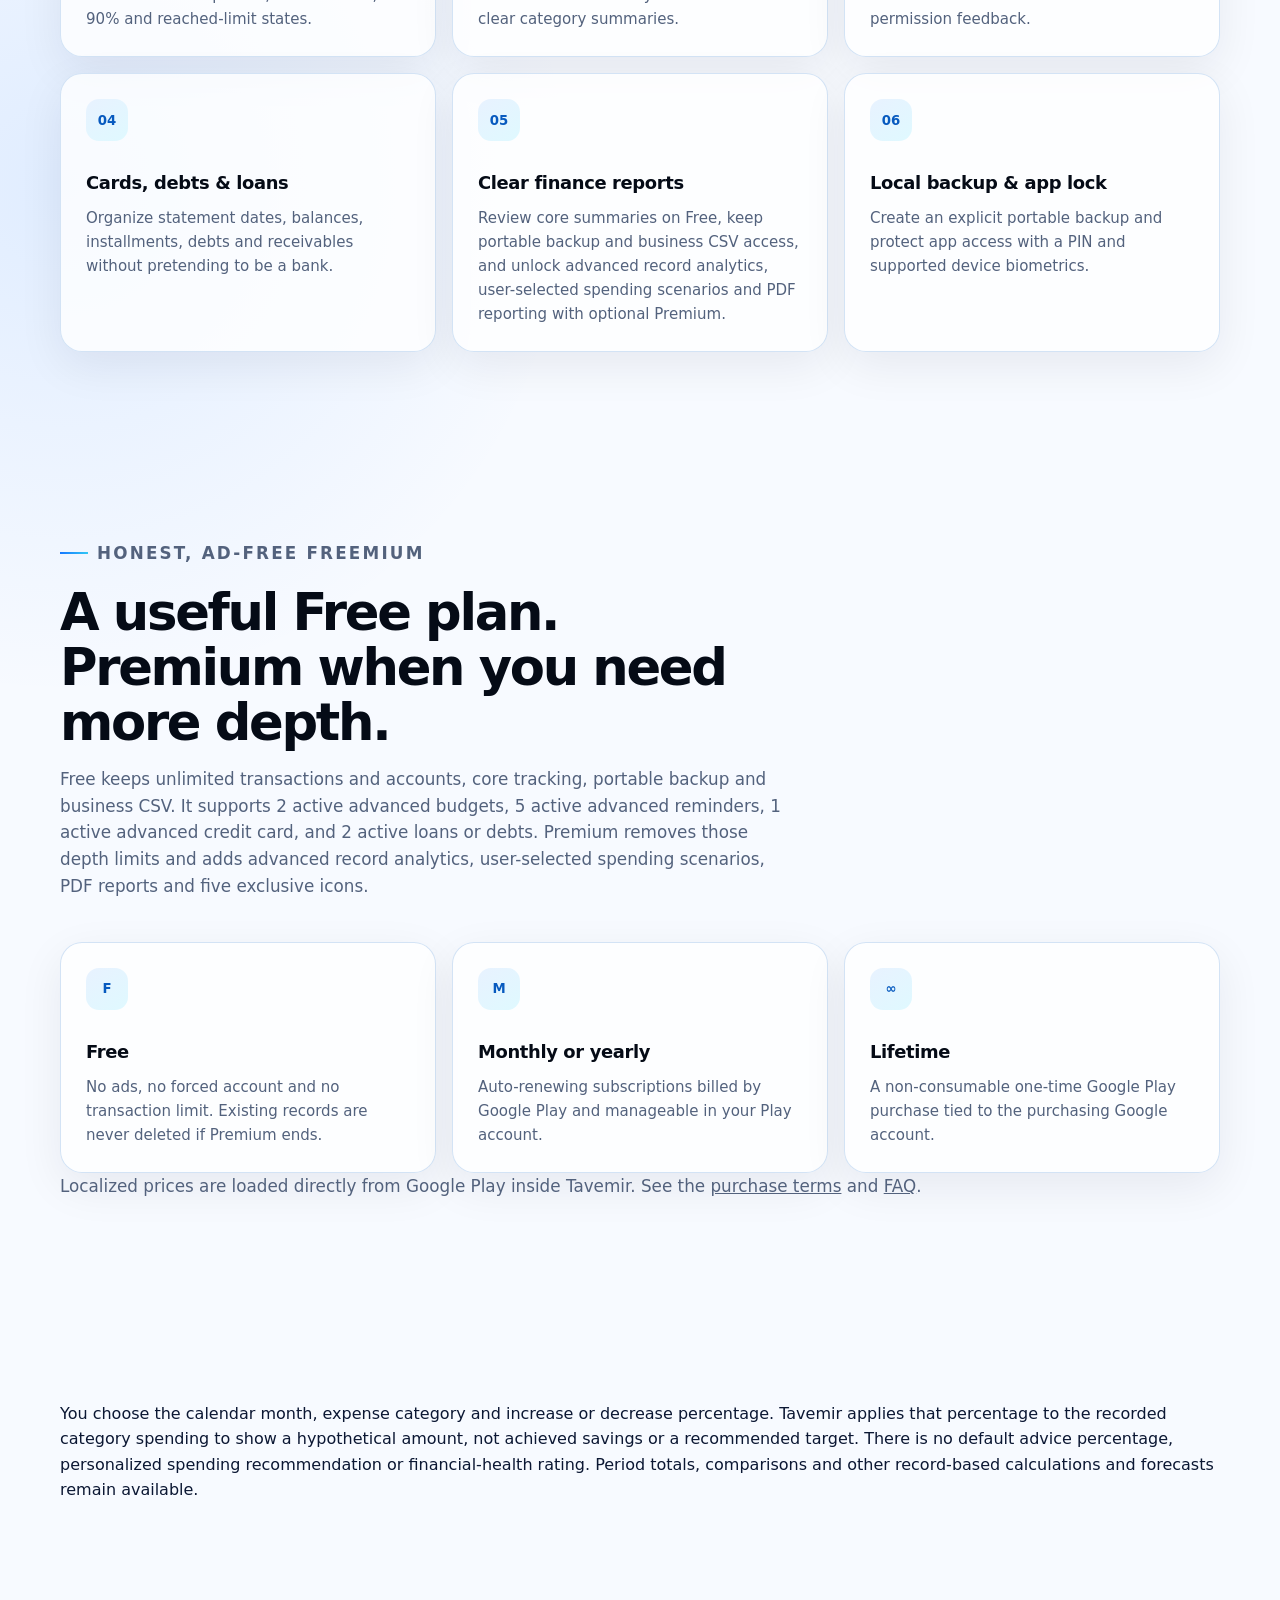
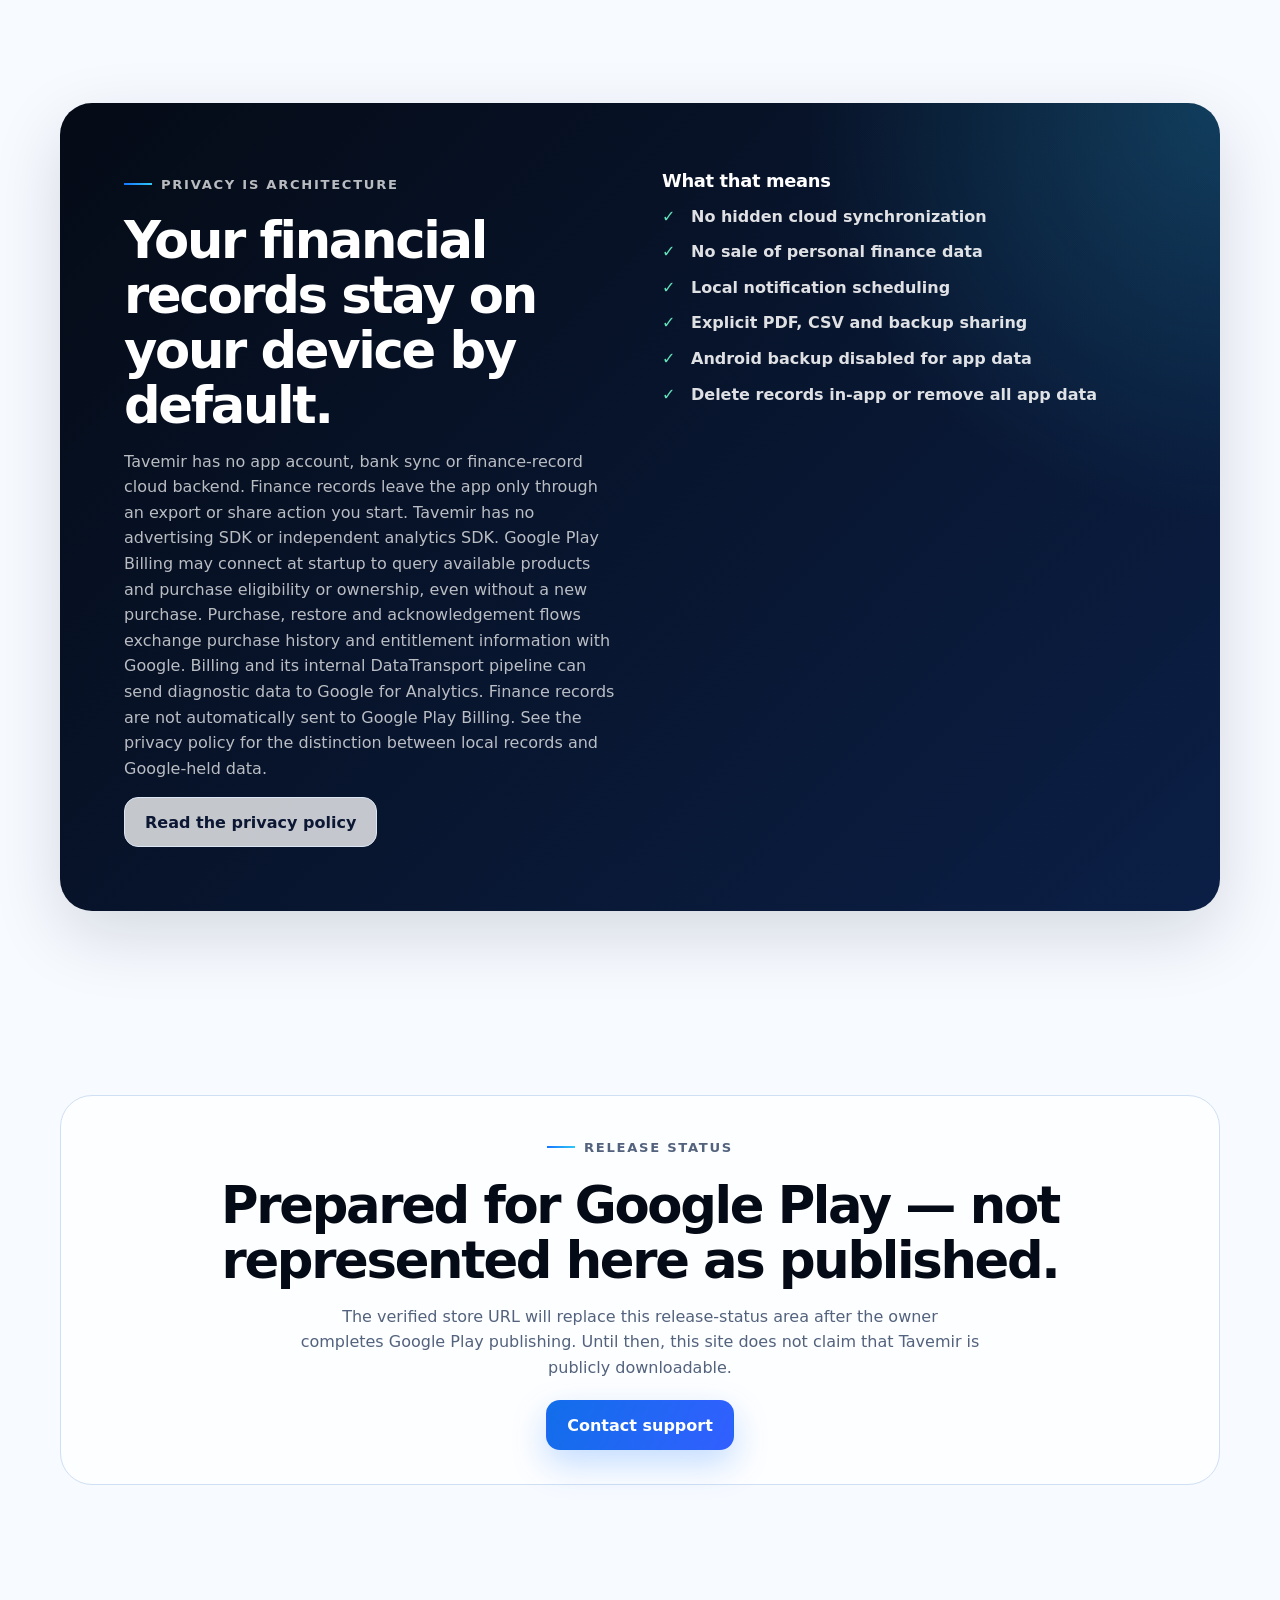
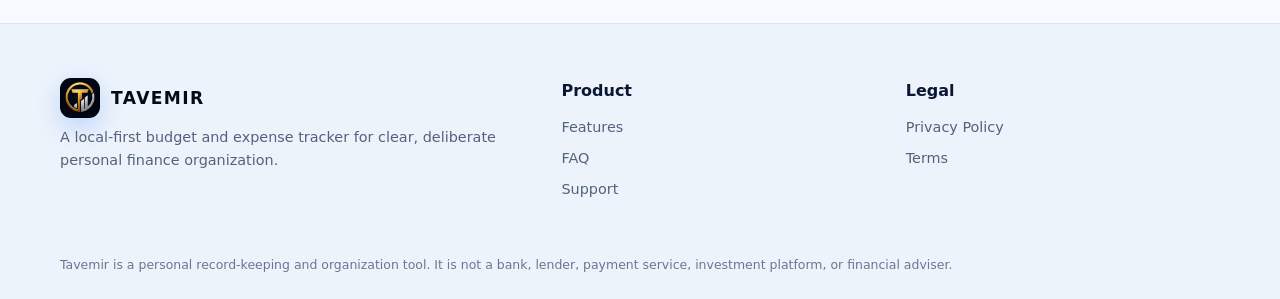
==== commit 5426def0: "docs: publish Tavemir v19 legal and support pages Publish the accepted EN/TR personal-finance disclo" ====
--- a/index.html
+++ b/index.html
@@ -60,7 +60,8 @@
     <main id="main">
       <section class="hero" aria-labelledby="hero-title">
         <div>
-          <p class="eyebrow">Local-first personal finance</p>
+          <p class="notice" data-deploy-date="2026-09-23">Effective / last updated date: 23 September 2026.</p>
+<p class="eyebrow">Local-first personal finance</p>
           <h1 id="hero-title">Your money. <span class="accent">Your plan.</span> Your control.</h1>
           <p class="hero-copy">Tavemir brings monthly budgets, expense tracking, payment reminders, cards, debts and loans into one calm, private workspace — without requiring an account.</p>
           <div class="cta-row">
@@ -69,7 +70,7 @@
           </div>
           <ul class="trust-line" aria-label="Product principles">
             <li>No ads</li>
-            <li>No analytics SDK</li>
+            <li>No independent analytics SDK</li>
             <li>No required account</li>
             <li>EN &amp; TR</li>
           </ul>
@@ -107,7 +108,7 @@
           <article class="feature-card"><span class="feature-number">02</span><h3>Fast expense tracking</h3><p>Record income and expenses against real accounts with currency-safe amounts and clear category summaries.</p></article>
           <article class="feature-card"><span class="feature-number">03</span><h3>Bills &amp; payment reminders</h3><p>Follow upcoming and recurring obligations with local notifications and honest permission feedback.</p></article>
           <article class="feature-card"><span class="feature-number">04</span><h3>Cards, debts &amp; loans</h3><p>Organize statement dates, balances, installments, debts and receivables without pretending to be a bank.</p></article>
-          <article class="feature-card"><span class="feature-number">05</span><h3>Clear finance reports</h3><p>Review core summaries on Free, keep portable backup and business CSV access, and unlock deeper insights and PDF reporting with optional Premium.</p></article>
+          <article class="feature-card"><span class="feature-number">05</span><h3>Clear finance reports</h3><p>Review core summaries on Free, keep portable backup and business CSV access, and unlock advanced record analytics, user-selected spending scenarios and PDF reporting with optional Premium.</p></article>
           <article class="feature-card"><span class="feature-number">06</span><h3>Local backup &amp; app lock</h3><p>Create an explicit portable backup and protect app access with a PIN and supported device biometrics.</p></article>
         </div>
       </section>
@@ -116,7 +117,7 @@
         <div class="section-head">
           <p class="eyebrow">Honest, ad-free freemium</p>
           <h2 id="premium-title">A useful Free plan. Premium when you need more depth.</h2>
-          <p>Free keeps unlimited transactions and accounts, core tracking, portable backup and business CSV. It supports 2 active advanced budgets, 5 active advanced reminders, 1 active advanced credit card, and 2 active loans or debts. Premium removes those depth limits and adds advanced insights, PDF reports and five exclusive icons.</p>
+          <p>Free keeps unlimited transactions and accounts, core tracking, portable backup and business CSV. It supports 2 active advanced budgets, 5 active advanced reminders, 1 active advanced credit card, and 2 active loans or debts. Premium removes those depth limits and adds advanced record analytics, user-selected spending scenarios, PDF reports and five exclusive icons.</p>
         </div>
         <div class="feature-grid">
           <article class="feature-card"><span class="feature-number">F</span><h3>Free</h3><p>No ads, no forced account and no transaction limit. Existing records are never deleted if Premium ends.</p></article>
@@ -126,12 +127,13 @@
         <p>Localized prices are loaded directly from Google Play inside Tavemir. See the <a href="terms/">purchase terms</a> and <a href="faq/">FAQ</a>.</p>
       </section>
 
+      <p class="section">You choose the calendar month, expense category and increase or decrease percentage. Tavemir applies that percentage to the recorded category spending to show a hypothetical amount, not achieved savings or a recommended target. There is no default advice percentage, personalized spending recommendation or financial-health rating. Period totals, comparisons and other record-based calculations and forecasts remain available.</p>
       <section class="section" id="privacy" aria-labelledby="privacy-title">
         <div class="trust-panel">
           <div>
             <p class="eyebrow">Privacy is architecture</p>
             <h2 id="privacy-title">Your financial records stay on your device by default.</h2>
-            <p>Tavemir has no app account, advertising SDK, analytics SDK, bank sync, or Tavemir cloud backend. Finance records leave the app only through an export or share action you start. Optional purchases use Google Play Billing without sending those records to the publisher.</p>
+            <p>Tavemir has no app account, bank sync or finance-record cloud backend. Finance records leave the app only through an export or share action you start. Tavemir has no advertising SDK or independent analytics SDK. Google Play Billing may connect at startup to query available products and purchase eligibility or ownership, even without a new purchase. Purchase, restore and acknowledgement flows exchange purchase history and entitlement information with Google. Billing and its internal DataTransport pipeline can send diagnostic data to Google for Analytics. Finance records are not automatically sent to Google Play Billing. See the privacy policy for the distinction between local records and Google-held data.</p>
             <a class="button button-secondary" href="privacy/">Read the privacy policy</a>
           </div>
           <div>
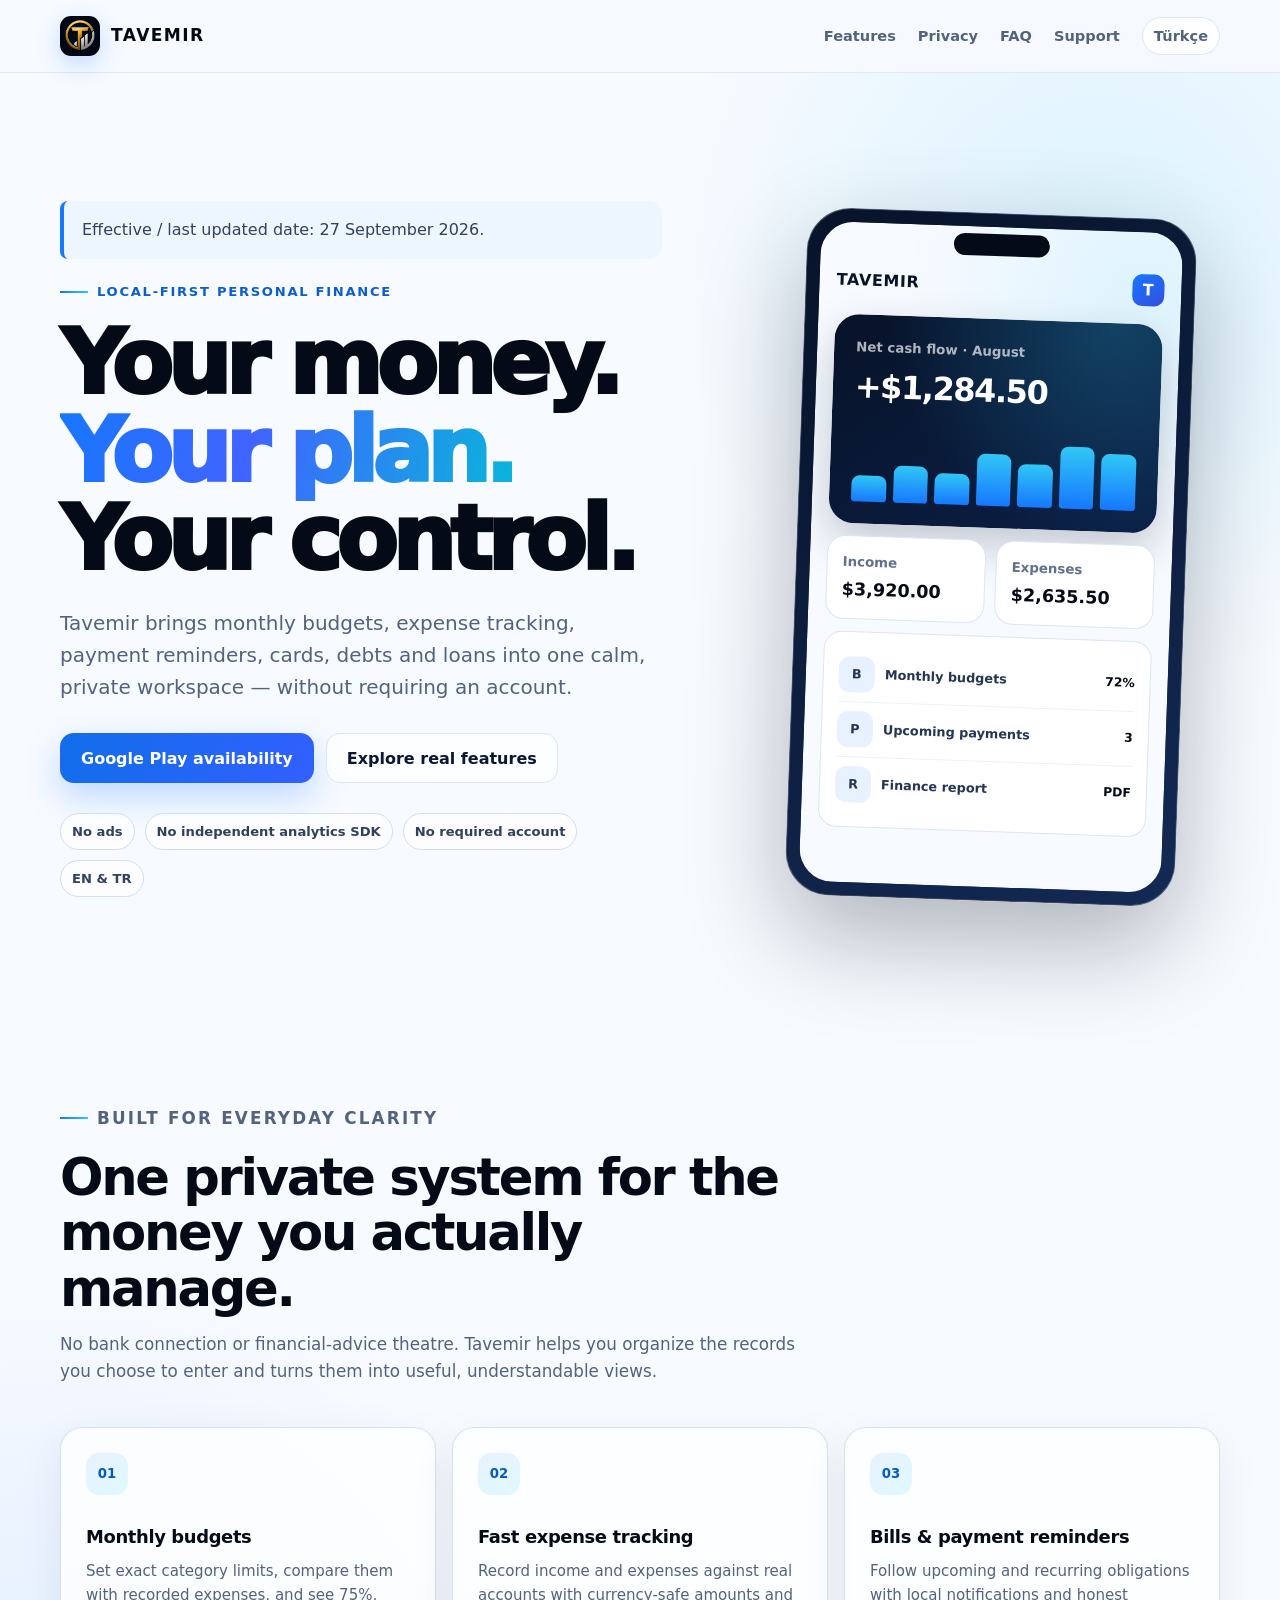
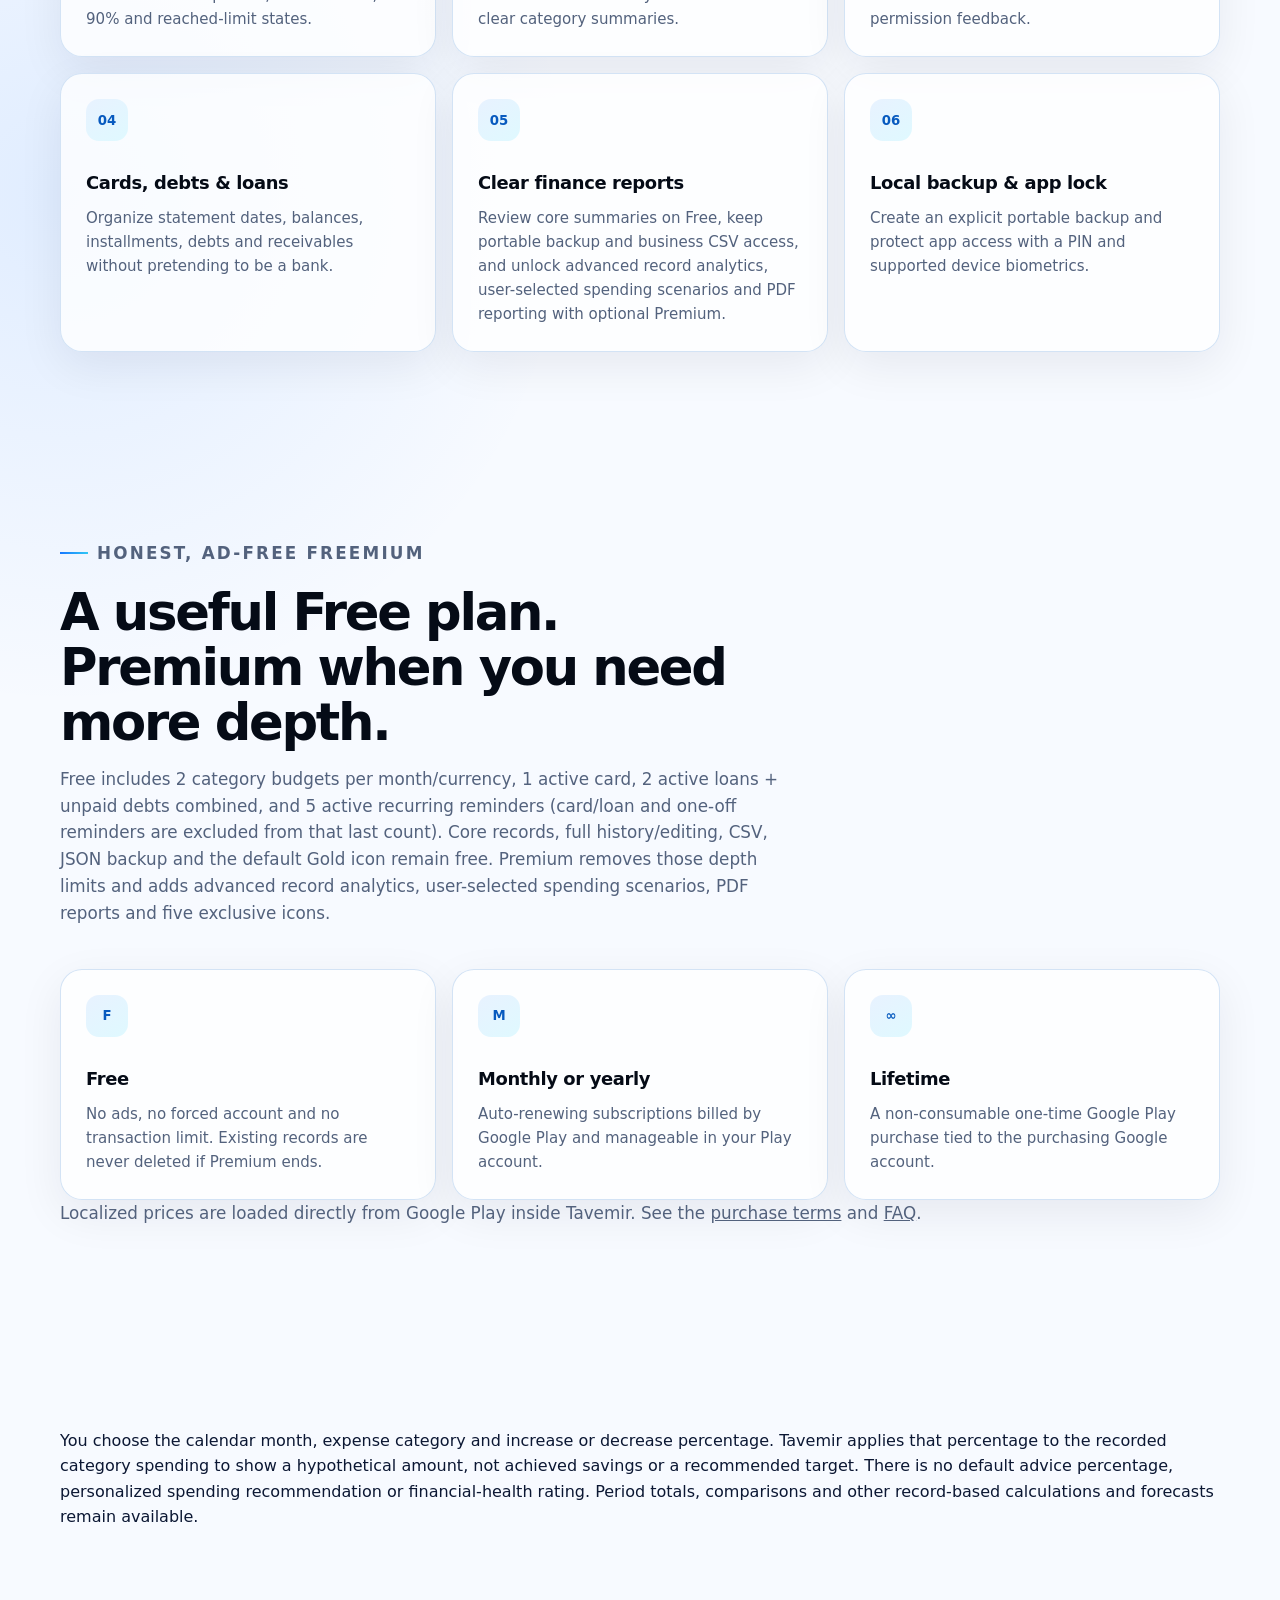
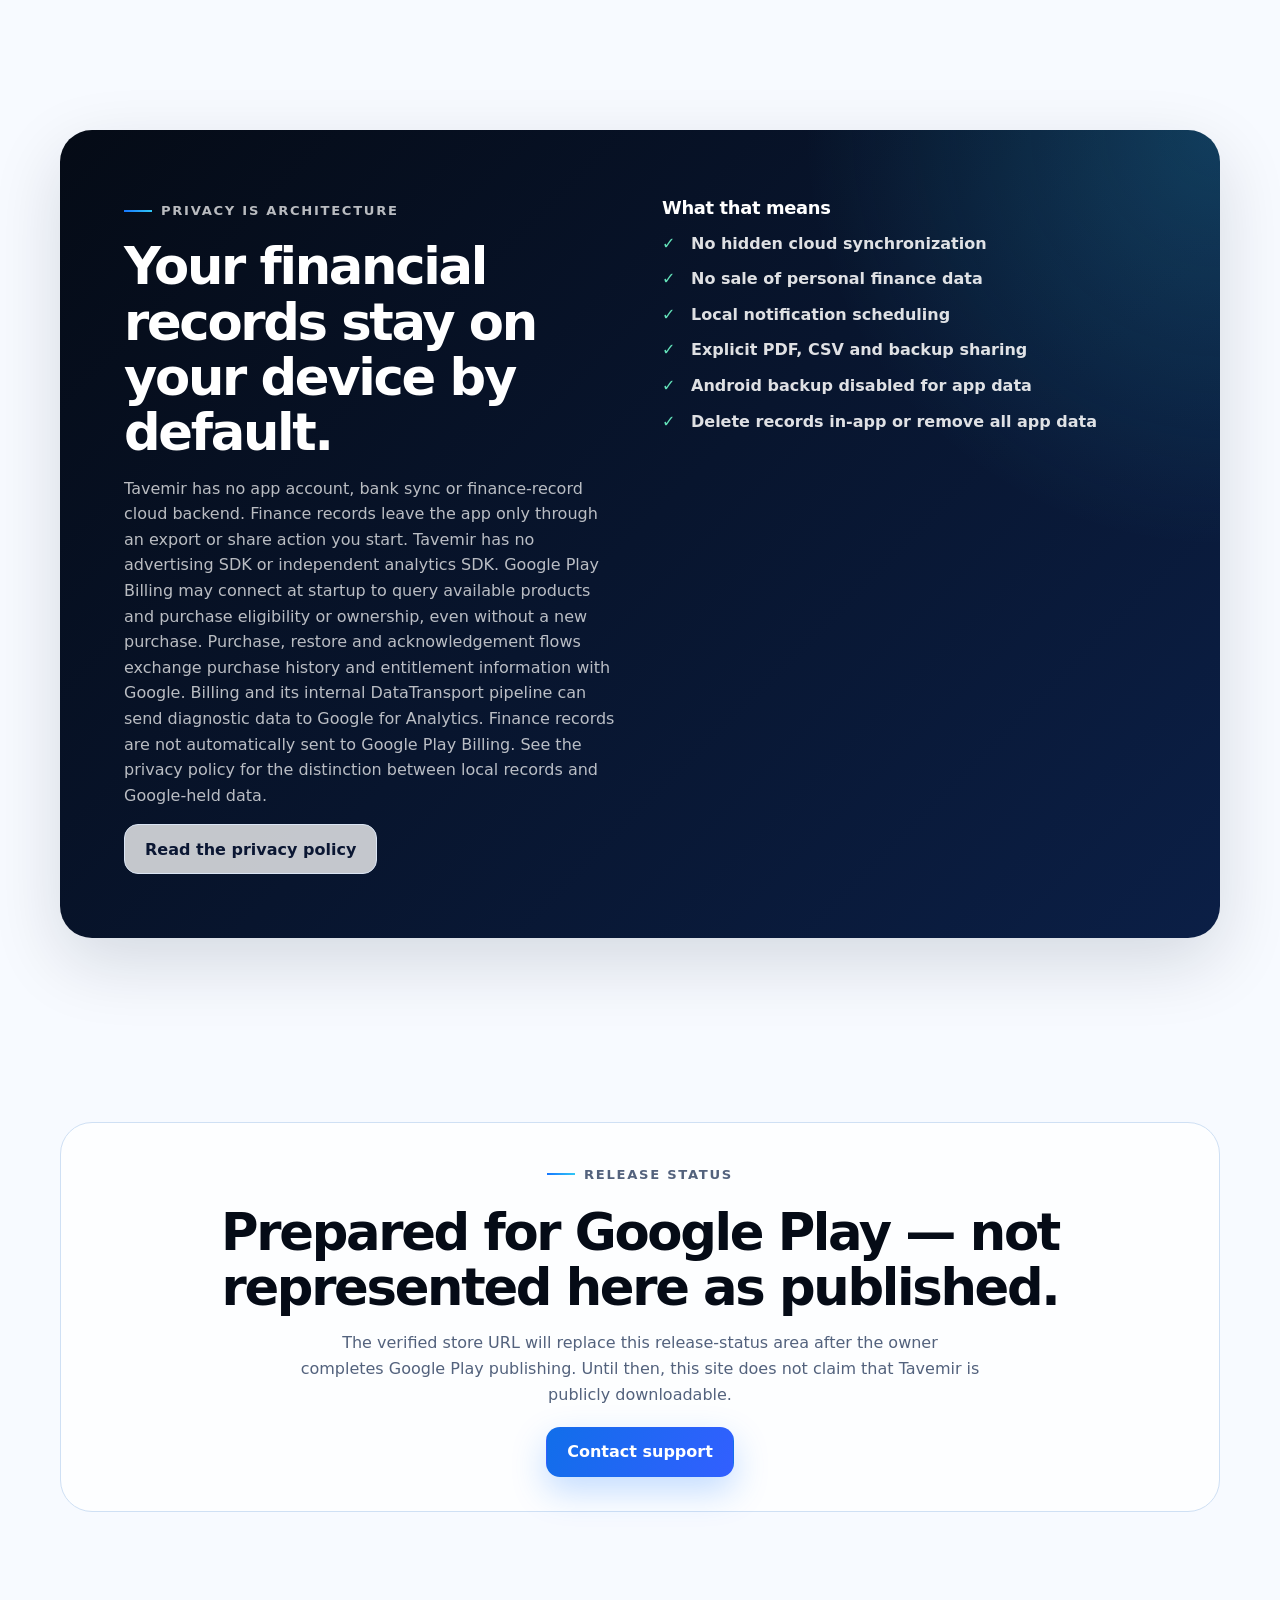
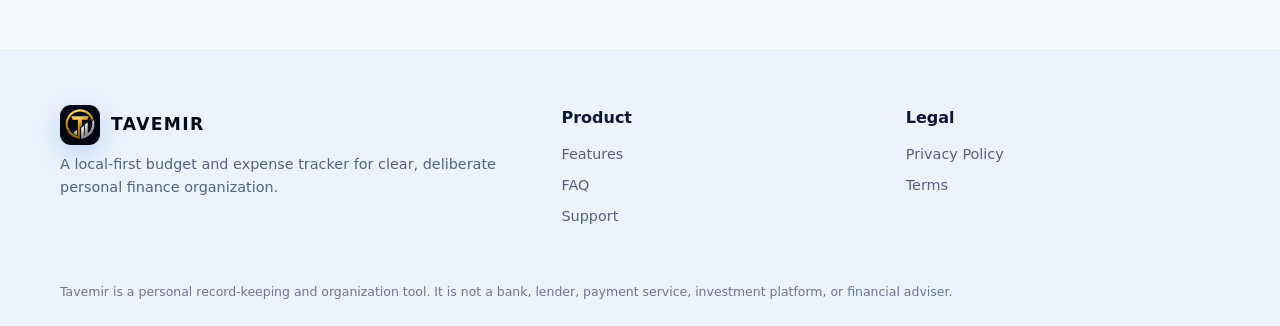
==== commit 4ca2922d: "Align EN/TR public pages with accepted Tavemir +20 trial and backup behavior" ====
--- a/index.html
+++ b/index.html
@@ -60,7 +60,7 @@
     <main id="main">
       <section class="hero" aria-labelledby="hero-title">
         <div>
-          <p class="notice" data-deploy-date="2026-09-23">Effective / last updated date: 23 September 2026.</p>
+          <p class="notice" data-deploy-date="2026-09-27">Effective / last updated date: 27 September 2026.</p>
 <p class="eyebrow">Local-first personal finance</p>
           <h1 id="hero-title">Your money. <span class="accent">Your plan.</span> Your control.</h1>
           <p class="hero-copy">Tavemir brings monthly budgets, expense tracking, payment reminders, cards, debts and loans into one calm, private workspace — without requiring an account.</p>
@@ -117,7 +117,7 @@
         <div class="section-head">
           <p class="eyebrow">Honest, ad-free freemium</p>
           <h2 id="premium-title">A useful Free plan. Premium when you need more depth.</h2>
-          <p>Free keeps unlimited transactions and accounts, core tracking, portable backup and business CSV. It supports 2 active advanced budgets, 5 active advanced reminders, 1 active advanced credit card, and 2 active loans or debts. Premium removes those depth limits and adds advanced record analytics, user-selected spending scenarios, PDF reports and five exclusive icons.</p>
+          <p>Free includes 2 category budgets per month/currency, 1 active card, 2 active loans + unpaid debts combined, and 5 active recurring reminders (card/loan and one-off reminders are excluded from that last count). Core records, full history/editing, CSV, JSON backup and the default Gold icon remain free. Premium removes those depth limits and adds advanced record analytics, user-selected spending scenarios, PDF reports and five exclusive icons.</p>
         </div>
         <div class="feature-grid">
           <article class="feature-card"><span class="feature-number">F</span><h3>Free</h3><p>No ads, no forced account and no transaction limit. Existing records are never deleted if Premium ends.</p></article>
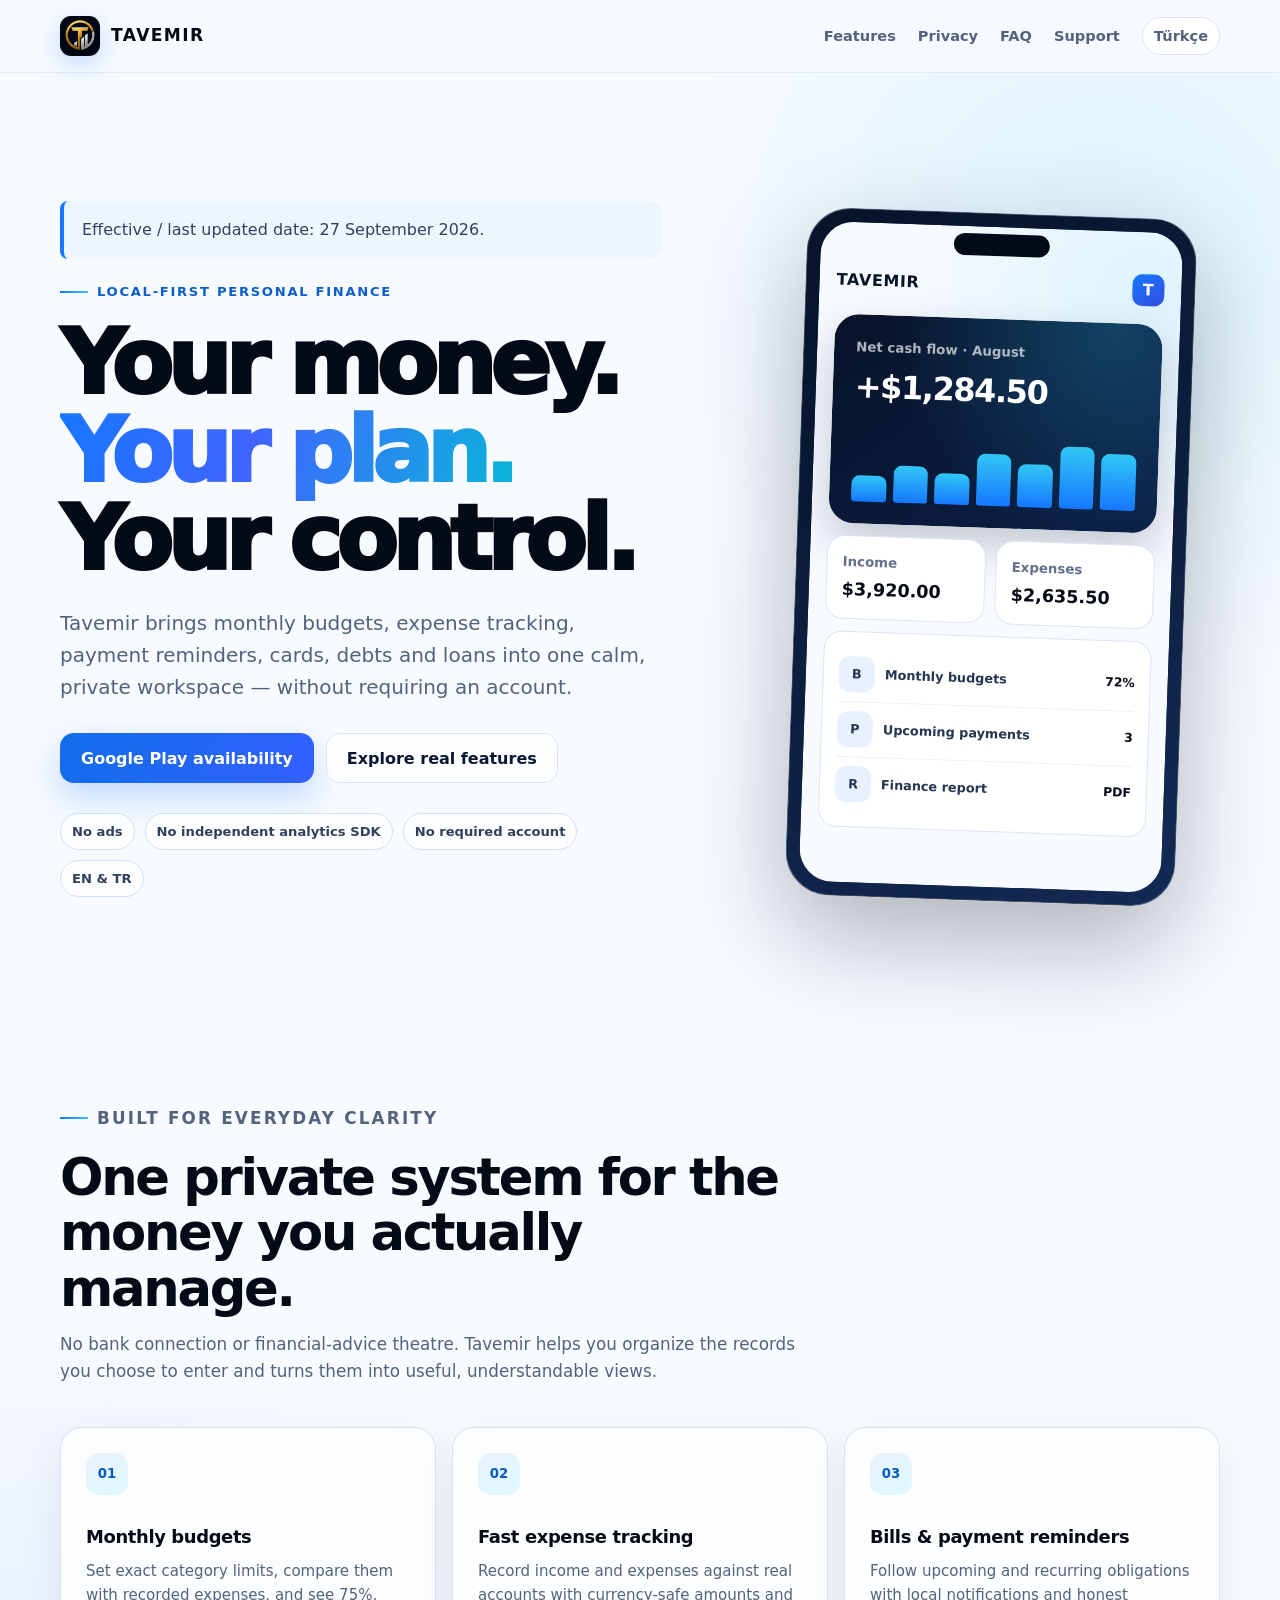
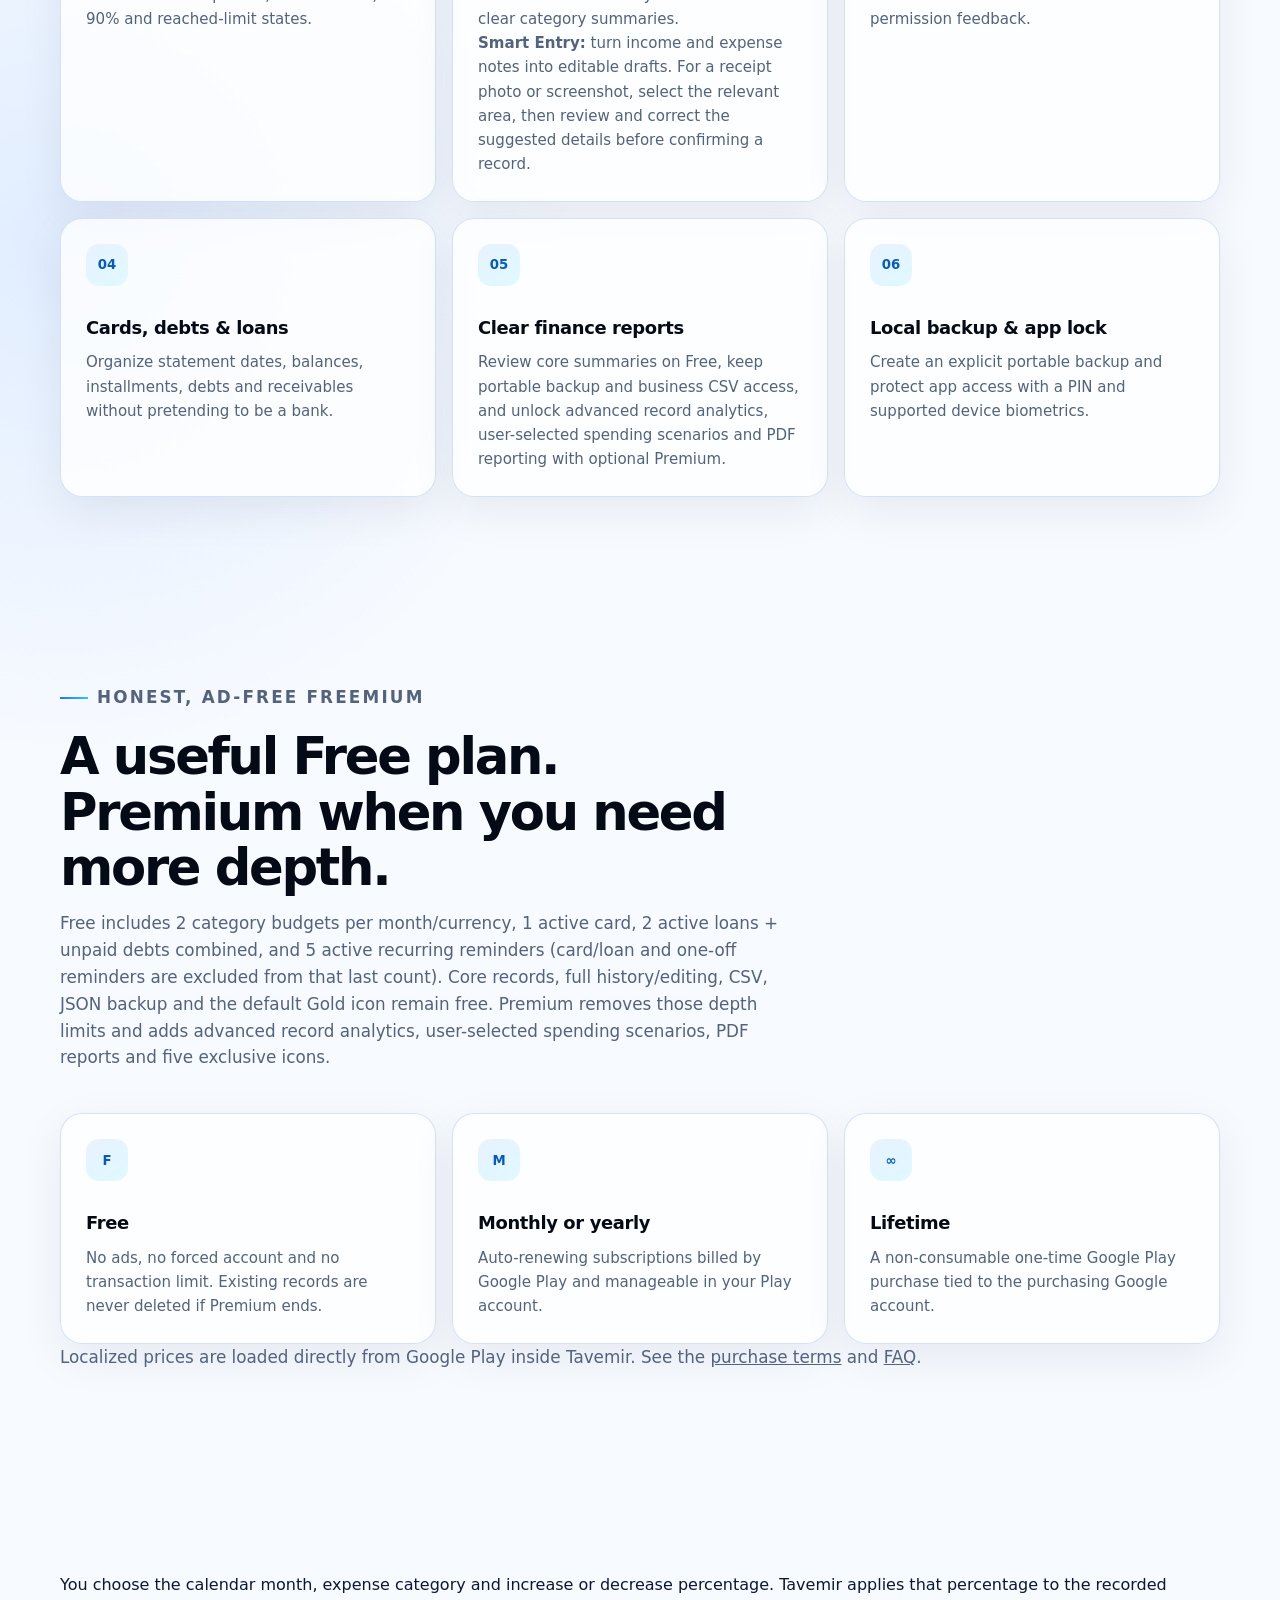
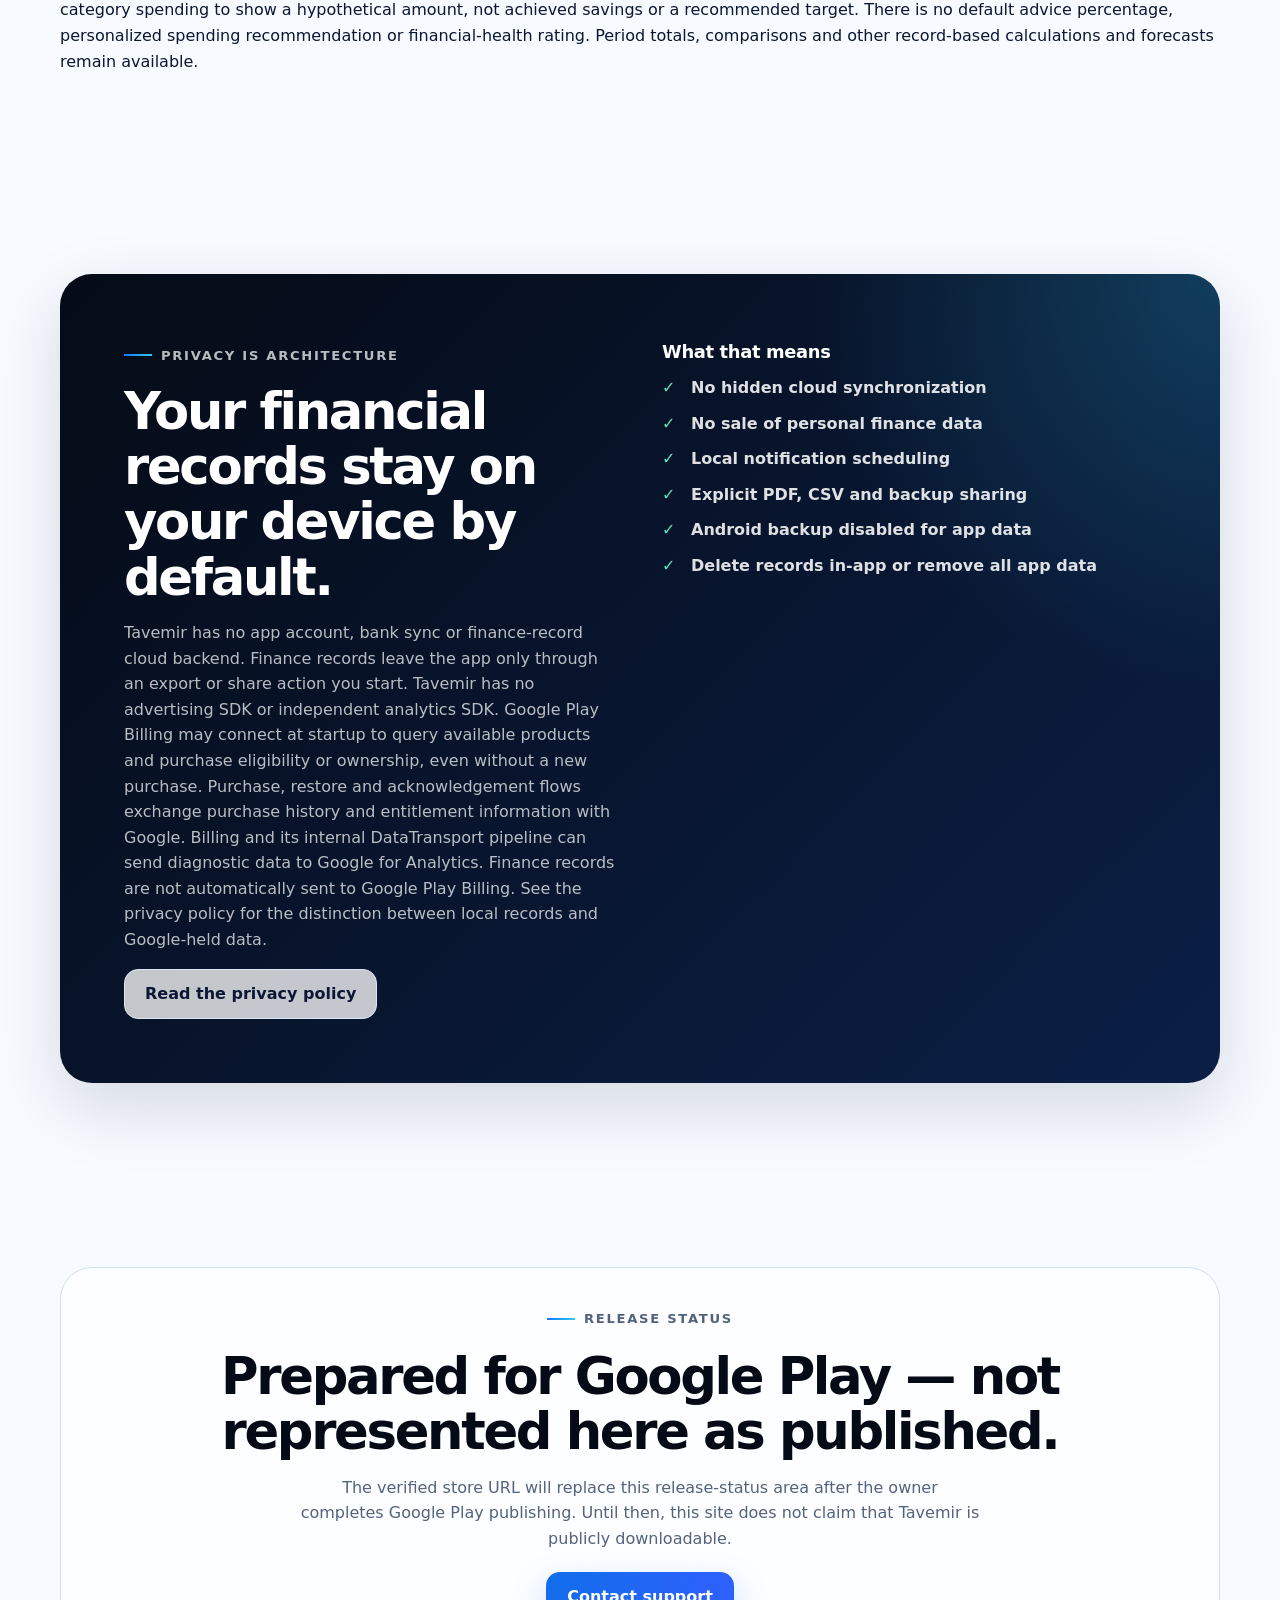
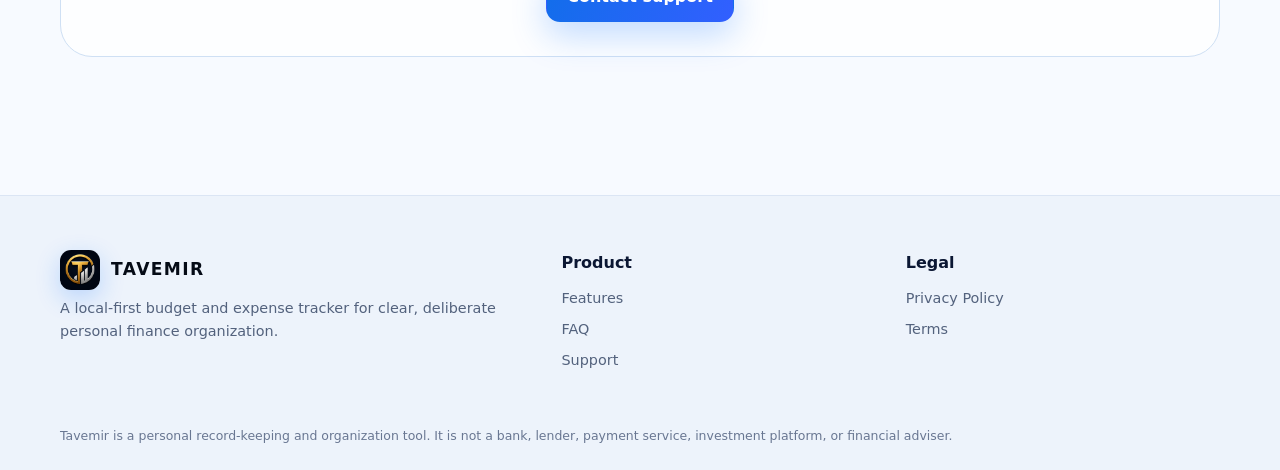
==== commit 40e943e8: "docs(site): introduce Smart Entry in TR and EN feature cards Add a concise note-to-draft and receipt" ====
--- a/index.html
+++ b/index.html
@@ -105,7 +105,7 @@
         </div>
         <div class="feature-grid">
           <article class="feature-card"><span class="feature-number">01</span><h3>Monthly budgets</h3><p>Set exact category limits, compare them with recorded expenses, and see 75%, 90% and reached-limit states.</p></article>
-          <article class="feature-card"><span class="feature-number">02</span><h3>Fast expense tracking</h3><p>Record income and expenses against real accounts with currency-safe amounts and clear category summaries.</p></article>
+          <article class="feature-card"><span class="feature-number">02</span><h3>Fast expense tracking</h3><p>Record income and expenses against real accounts with currency-safe amounts and clear category summaries.</p><p><strong>Smart Entry:</strong> turn income and expense notes into editable drafts. For a receipt photo or screenshot, select the relevant area, then review and correct the suggested details before confirming a record.</p></article>
           <article class="feature-card"><span class="feature-number">03</span><h3>Bills &amp; payment reminders</h3><p>Follow upcoming and recurring obligations with local notifications and honest permission feedback.</p></article>
           <article class="feature-card"><span class="feature-number">04</span><h3>Cards, debts &amp; loans</h3><p>Organize statement dates, balances, installments, debts and receivables without pretending to be a bank.</p></article>
           <article class="feature-card"><span class="feature-number">05</span><h3>Clear finance reports</h3><p>Review core summaries on Free, keep portable backup and business CSV access, and unlock advanced record analytics, user-selected spending scenarios and PDF reporting with optional Premium.</p></article>
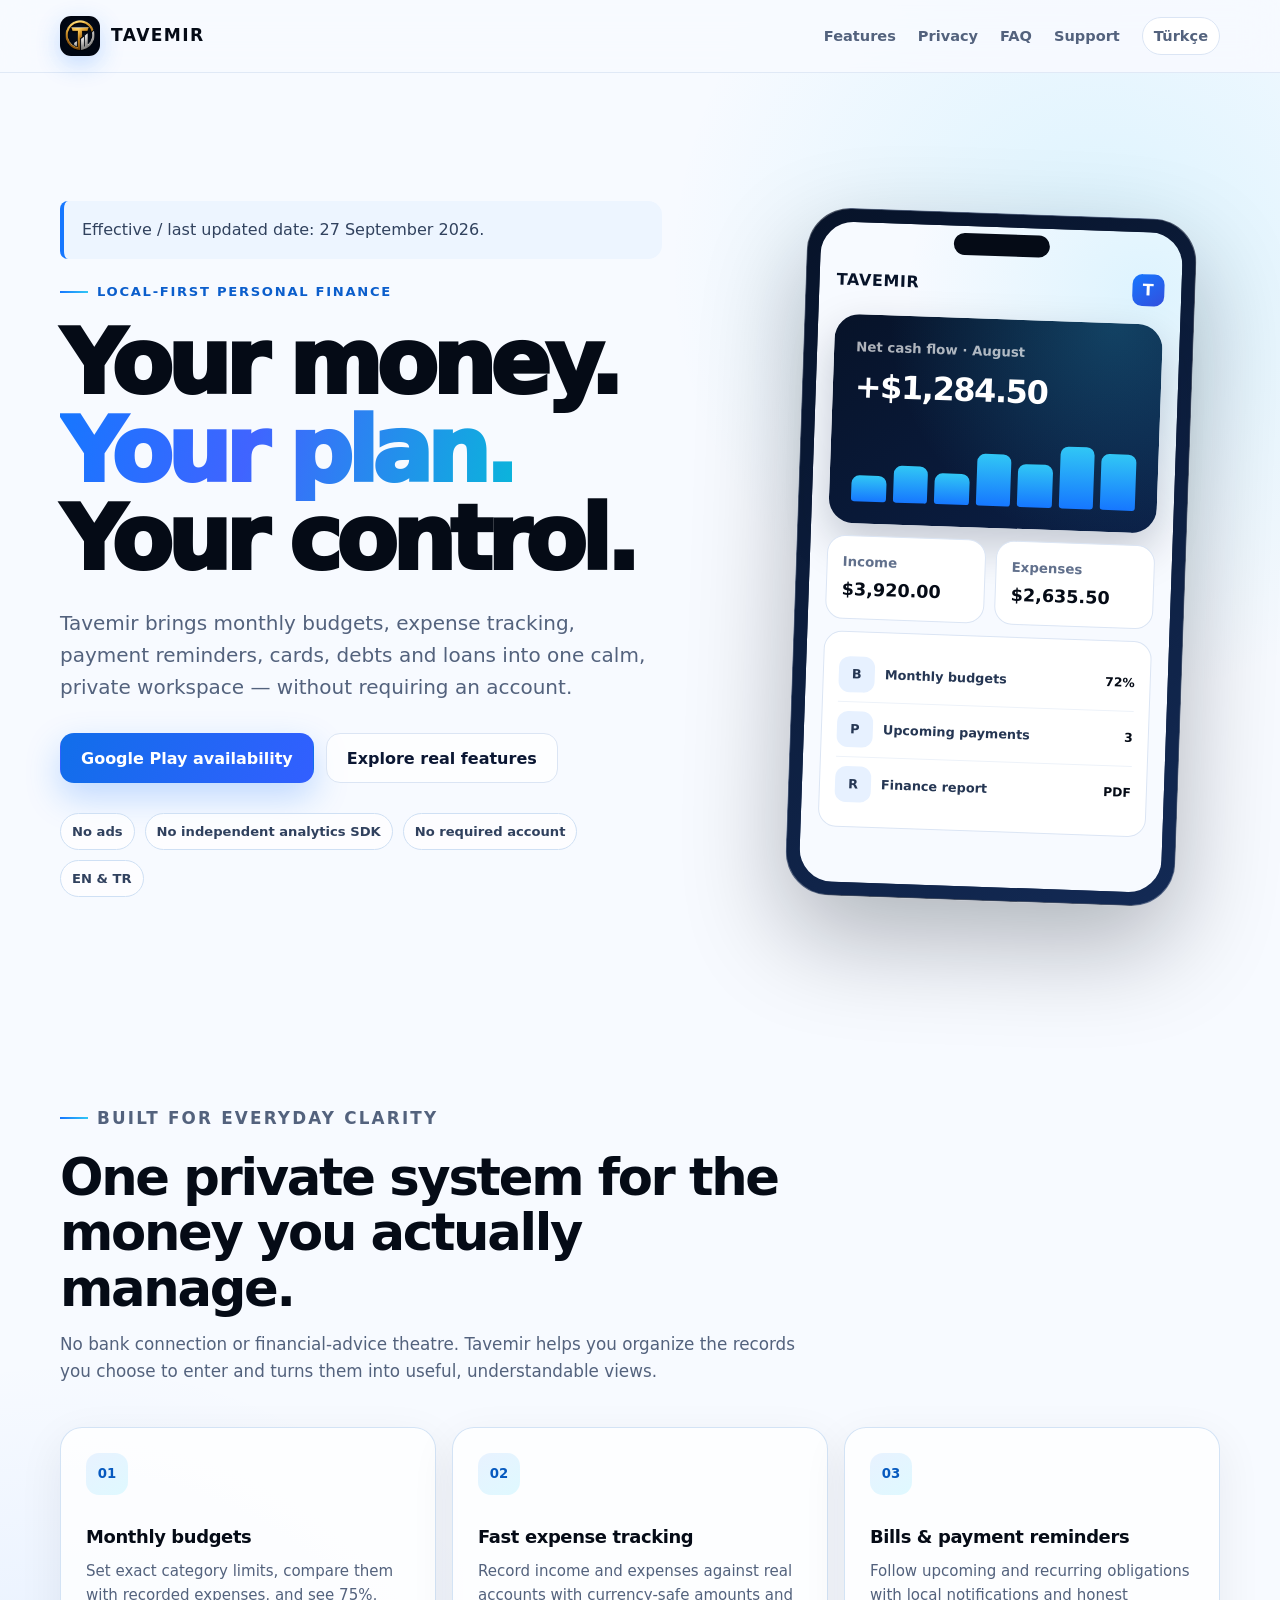
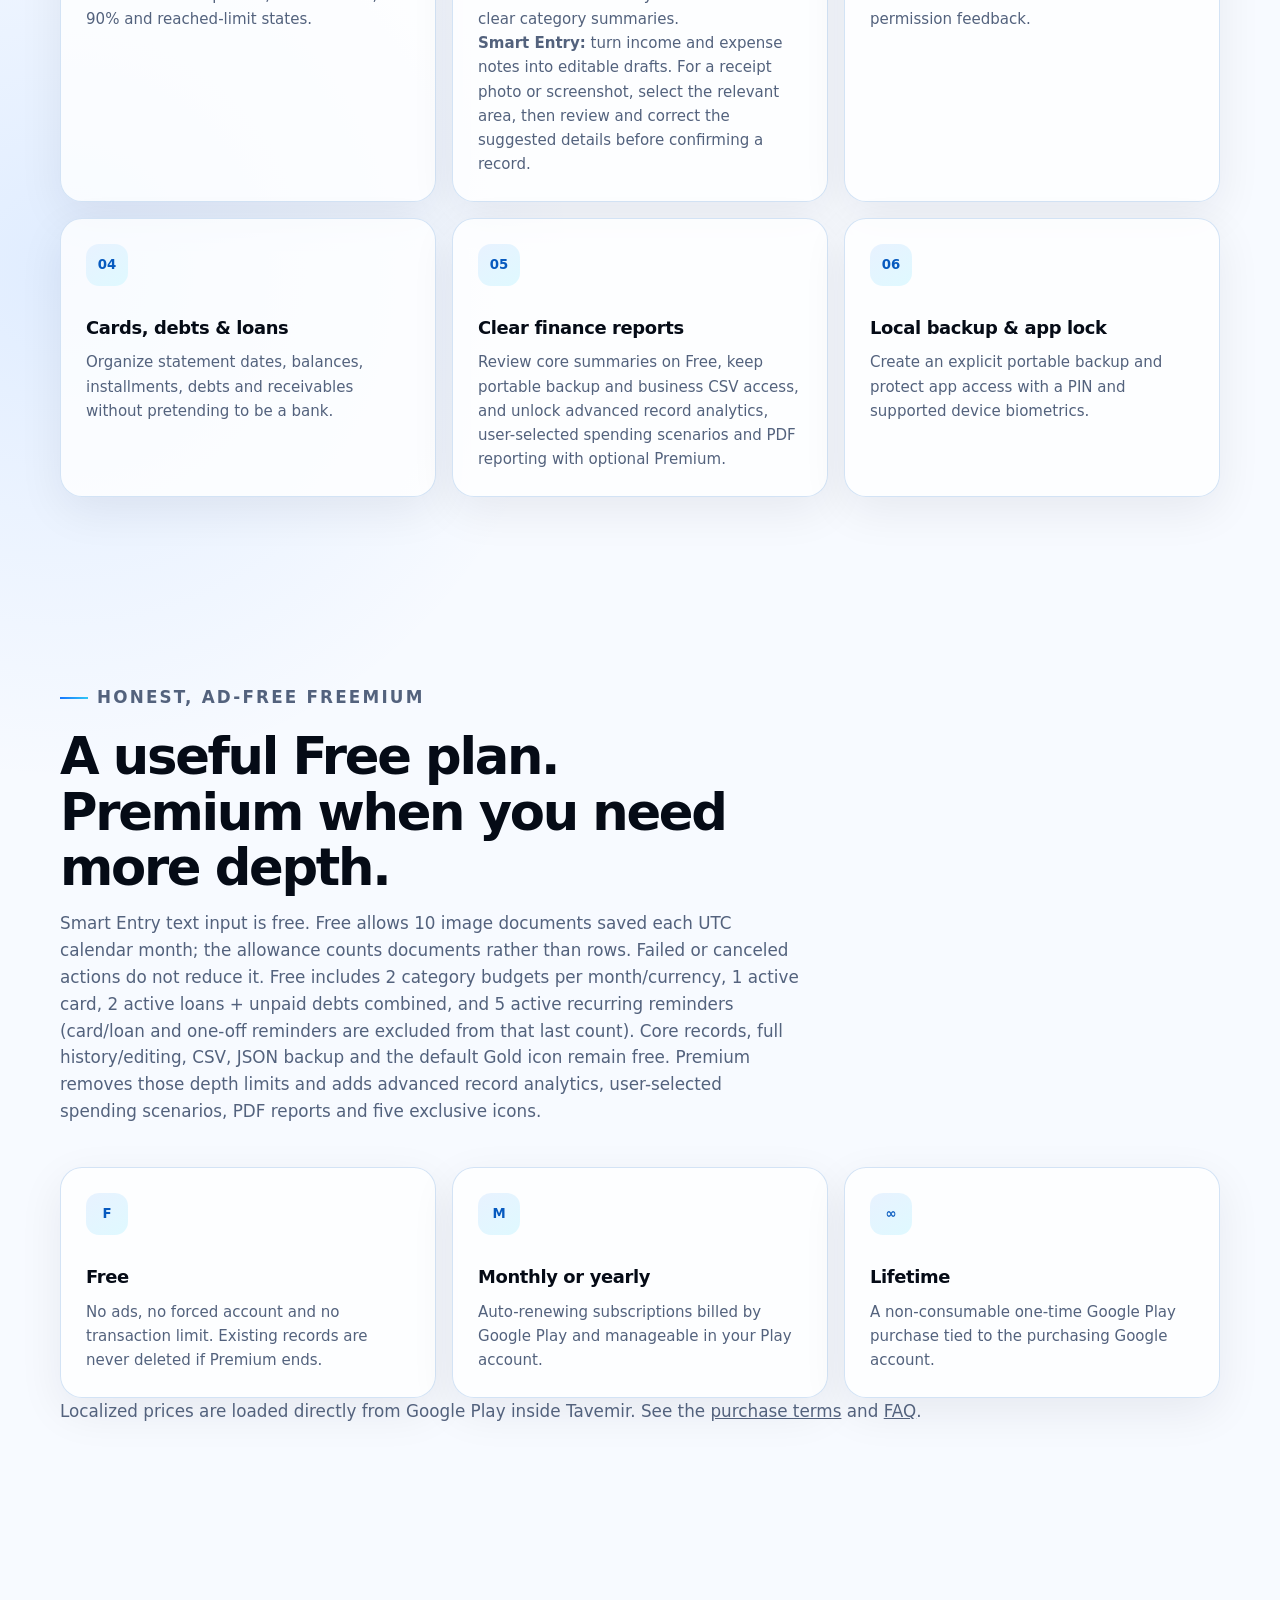
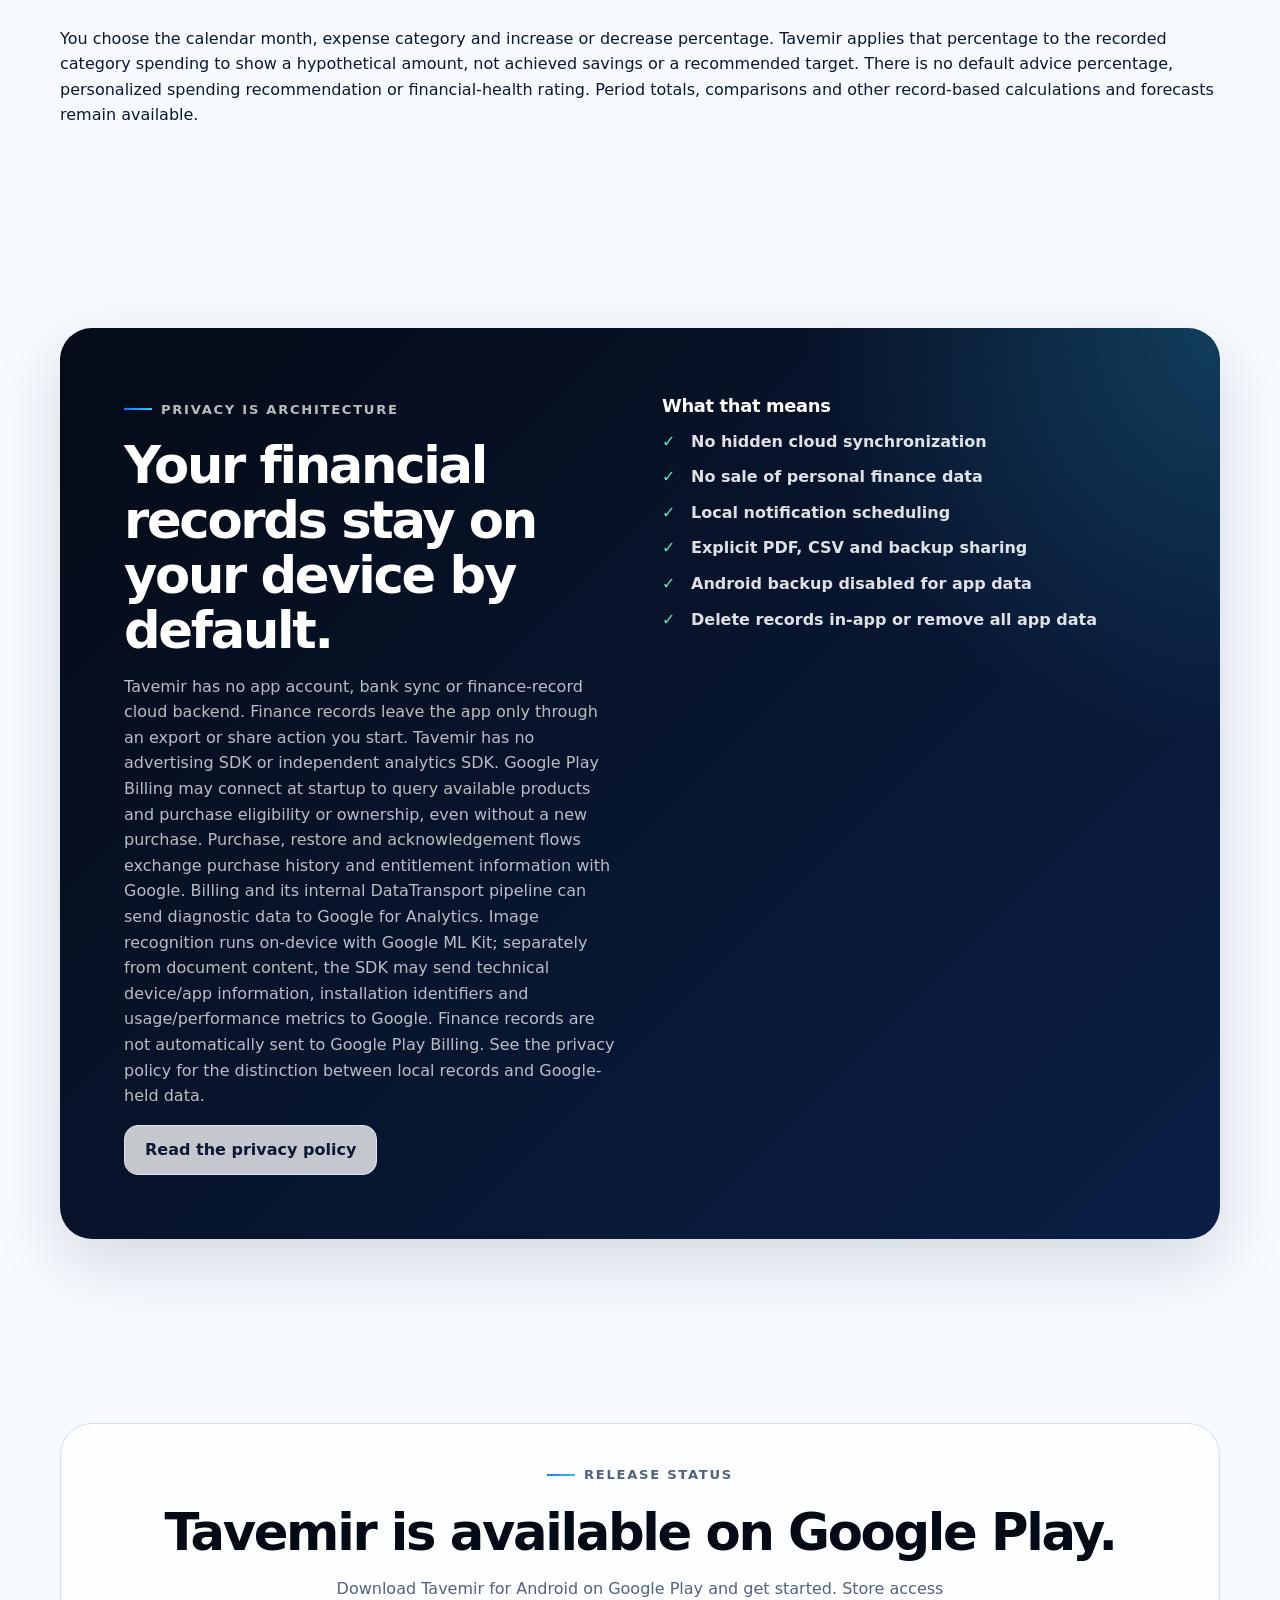
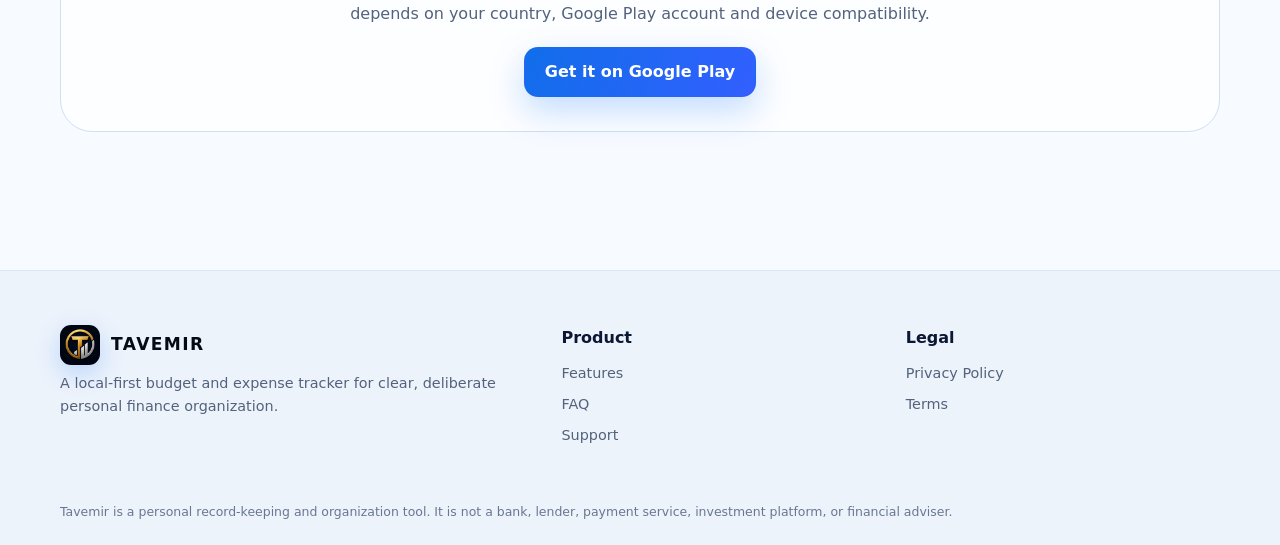
==== commit b929bd05: "Align Tavemir release and Smart Entry disclosures with current app" ====
--- a/index.html
+++ b/index.html
@@ -117,7 +117,7 @@
         <div class="section-head">
           <p class="eyebrow">Honest, ad-free freemium</p>
           <h2 id="premium-title">A useful Free plan. Premium when you need more depth.</h2>
-          <p>Free includes 2 category budgets per month/currency, 1 active card, 2 active loans + unpaid debts combined, and 5 active recurring reminders (card/loan and one-off reminders are excluded from that last count). Core records, full history/editing, CSV, JSON backup and the default Gold icon remain free. Premium removes those depth limits and adds advanced record analytics, user-selected spending scenarios, PDF reports and five exclusive icons.</p>
+          <p>Smart Entry text input is free. Free allows 10 image documents saved each UTC calendar month; the allowance counts documents rather than rows. Failed or canceled actions do not reduce it. Free includes 2 category budgets per month/currency, 1 active card, 2 active loans + unpaid debts combined, and 5 active recurring reminders (card/loan and one-off reminders are excluded from that last count). Core records, full history/editing, CSV, JSON backup and the default Gold icon remain free. Premium removes those depth limits and adds advanced record analytics, user-selected spending scenarios, PDF reports and five exclusive icons.</p>
         </div>
         <div class="feature-grid">
           <article class="feature-card"><span class="feature-number">F</span><h3>Free</h3><p>No ads, no forced account and no transaction limit. Existing records are never deleted if Premium ends.</p></article>
@@ -133,7 +133,7 @@
           <div>
             <p class="eyebrow">Privacy is architecture</p>
             <h2 id="privacy-title">Your financial records stay on your device by default.</h2>
-            <p>Tavemir has no app account, bank sync or finance-record cloud backend. Finance records leave the app only through an export or share action you start. Tavemir has no advertising SDK or independent analytics SDK. Google Play Billing may connect at startup to query available products and purchase eligibility or ownership, even without a new purchase. Purchase, restore and acknowledgement flows exchange purchase history and entitlement information with Google. Billing and its internal DataTransport pipeline can send diagnostic data to Google for Analytics. Finance records are not automatically sent to Google Play Billing. See the privacy policy for the distinction between local records and Google-held data.</p>
+            <p>Tavemir has no app account, bank sync or finance-record cloud backend. Finance records leave the app only through an export or share action you start. Tavemir has no advertising SDK or independent analytics SDK. Google Play Billing may connect at startup to query available products and purchase eligibility or ownership, even without a new purchase. Purchase, restore and acknowledgement flows exchange purchase history and entitlement information with Google. Billing and its internal DataTransport pipeline can send diagnostic data to Google for Analytics. Image recognition runs on-device with Google ML Kit; separately from document content, the SDK may send technical device/app information, installation identifiers and usage/performance metrics to Google. Finance records are not automatically sent to Google Play Billing. See the privacy policy for the distinction between local records and Google-held data.</p>
             <a class="button button-secondary" href="privacy/">Read the privacy policy</a>
           </div>
           <div>
@@ -153,9 +153,9 @@
       <section class="section" id="availability" aria-labelledby="availability-title">
         <div class="availability">
           <p class="eyebrow">Release status</p>
-          <h2 id="availability-title">Prepared for Google Play — not represented here as published.</h2>
-          <p>The verified store URL will replace this release-status area after the owner completes Google Play publishing. Until then, this site does not claim that Tavemir is publicly downloadable.</p>
-          <a class="button button-primary" href="support/">Contact support</a>
+          <h2 id="availability-title">Tavemir is available on Google Play.</h2>
+          <p>Download Tavemir for Android on Google Play and get started. Store access depends on your country, Google Play account and device compatibility.</p>
+          <a class="button button-primary" href="https://play.google.com/store/apps/details?id=com.monelyra.app" target="_blank" rel="noopener noreferrer">Get it on Google Play</a>
         </div>
       </section>
     </main>
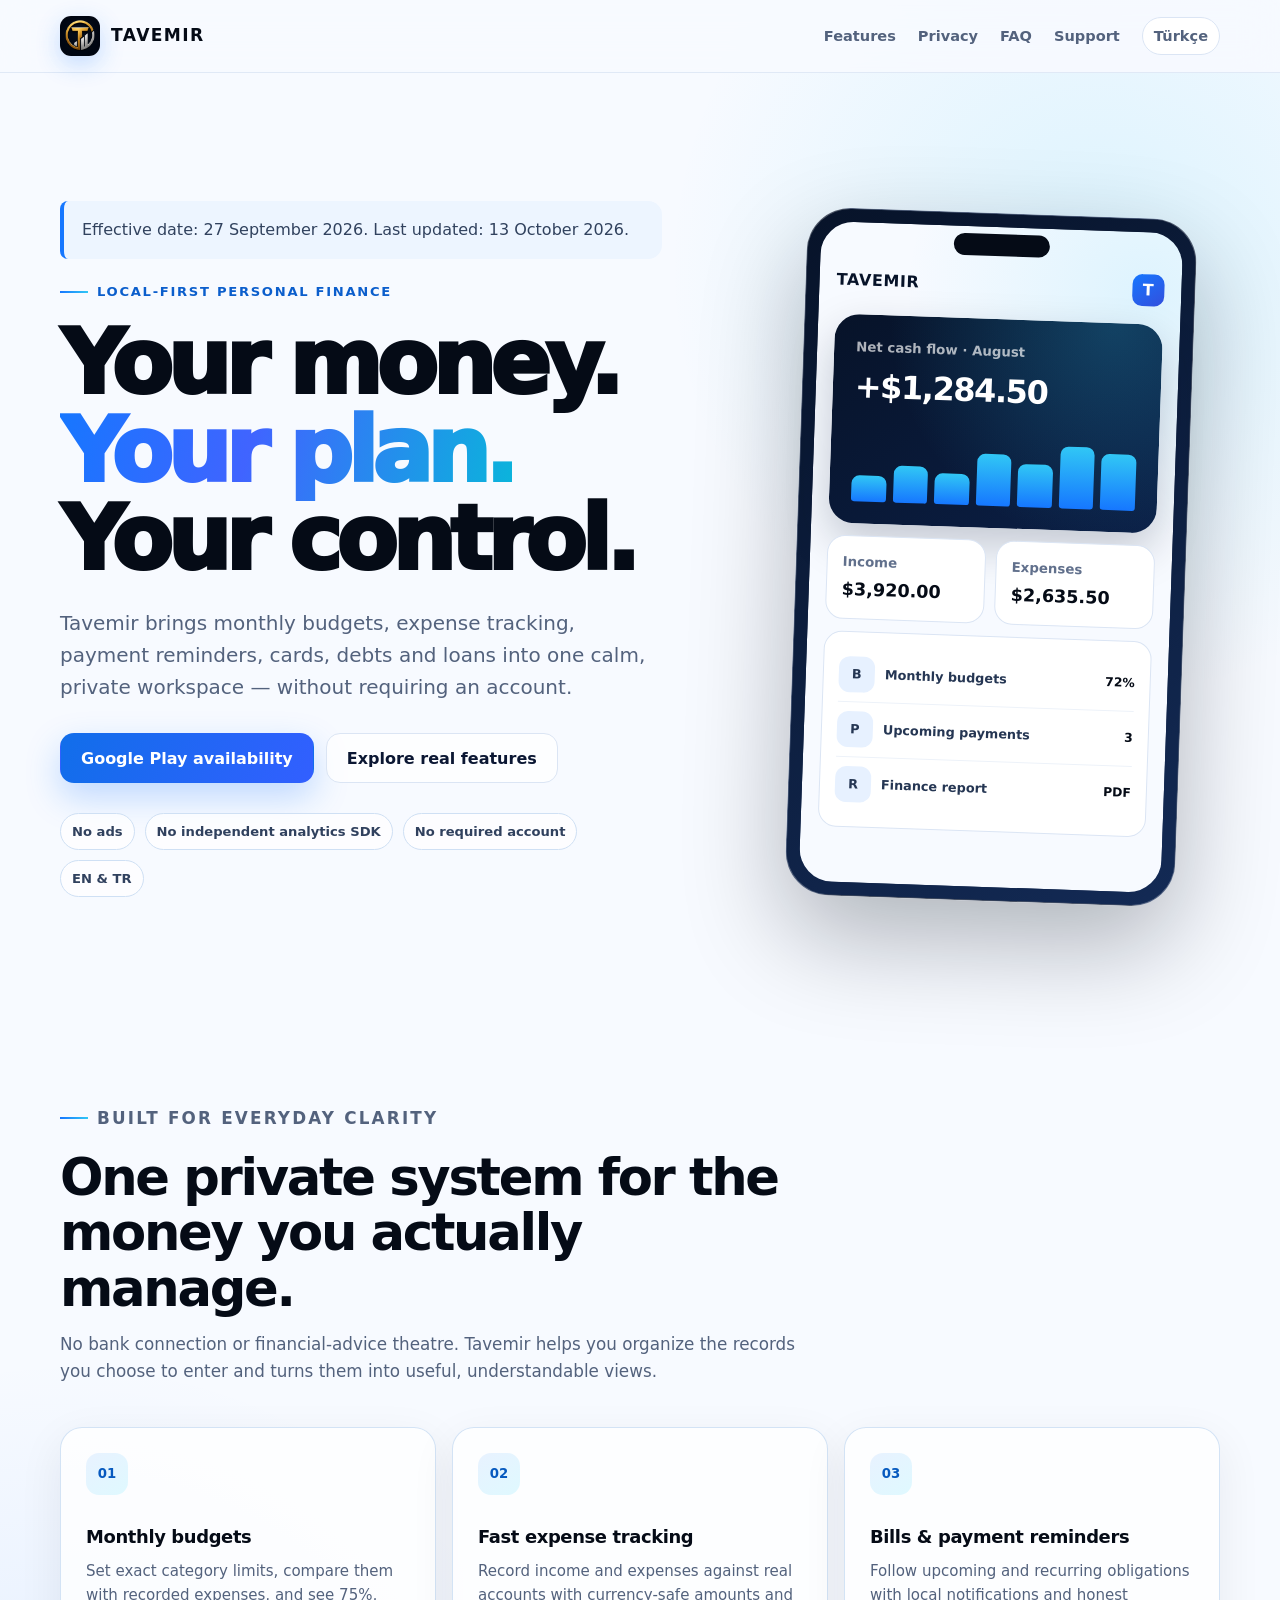
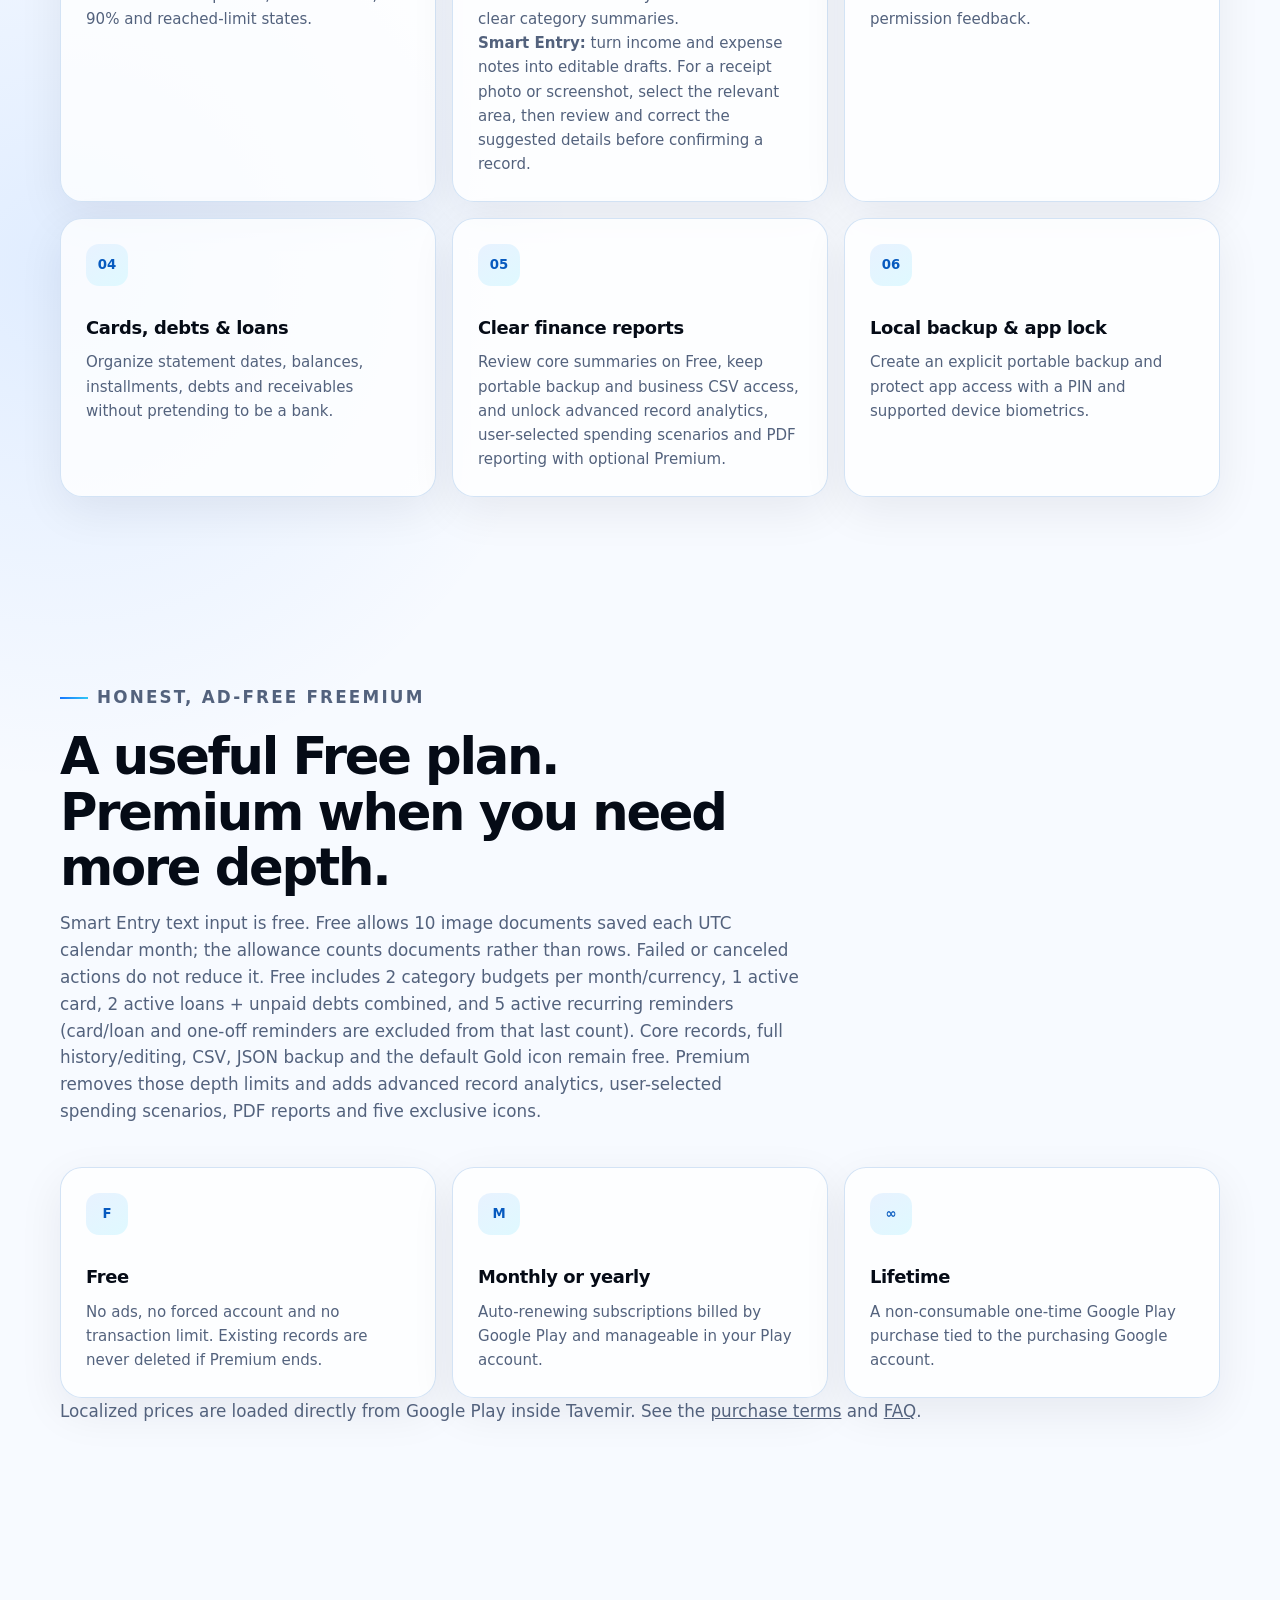
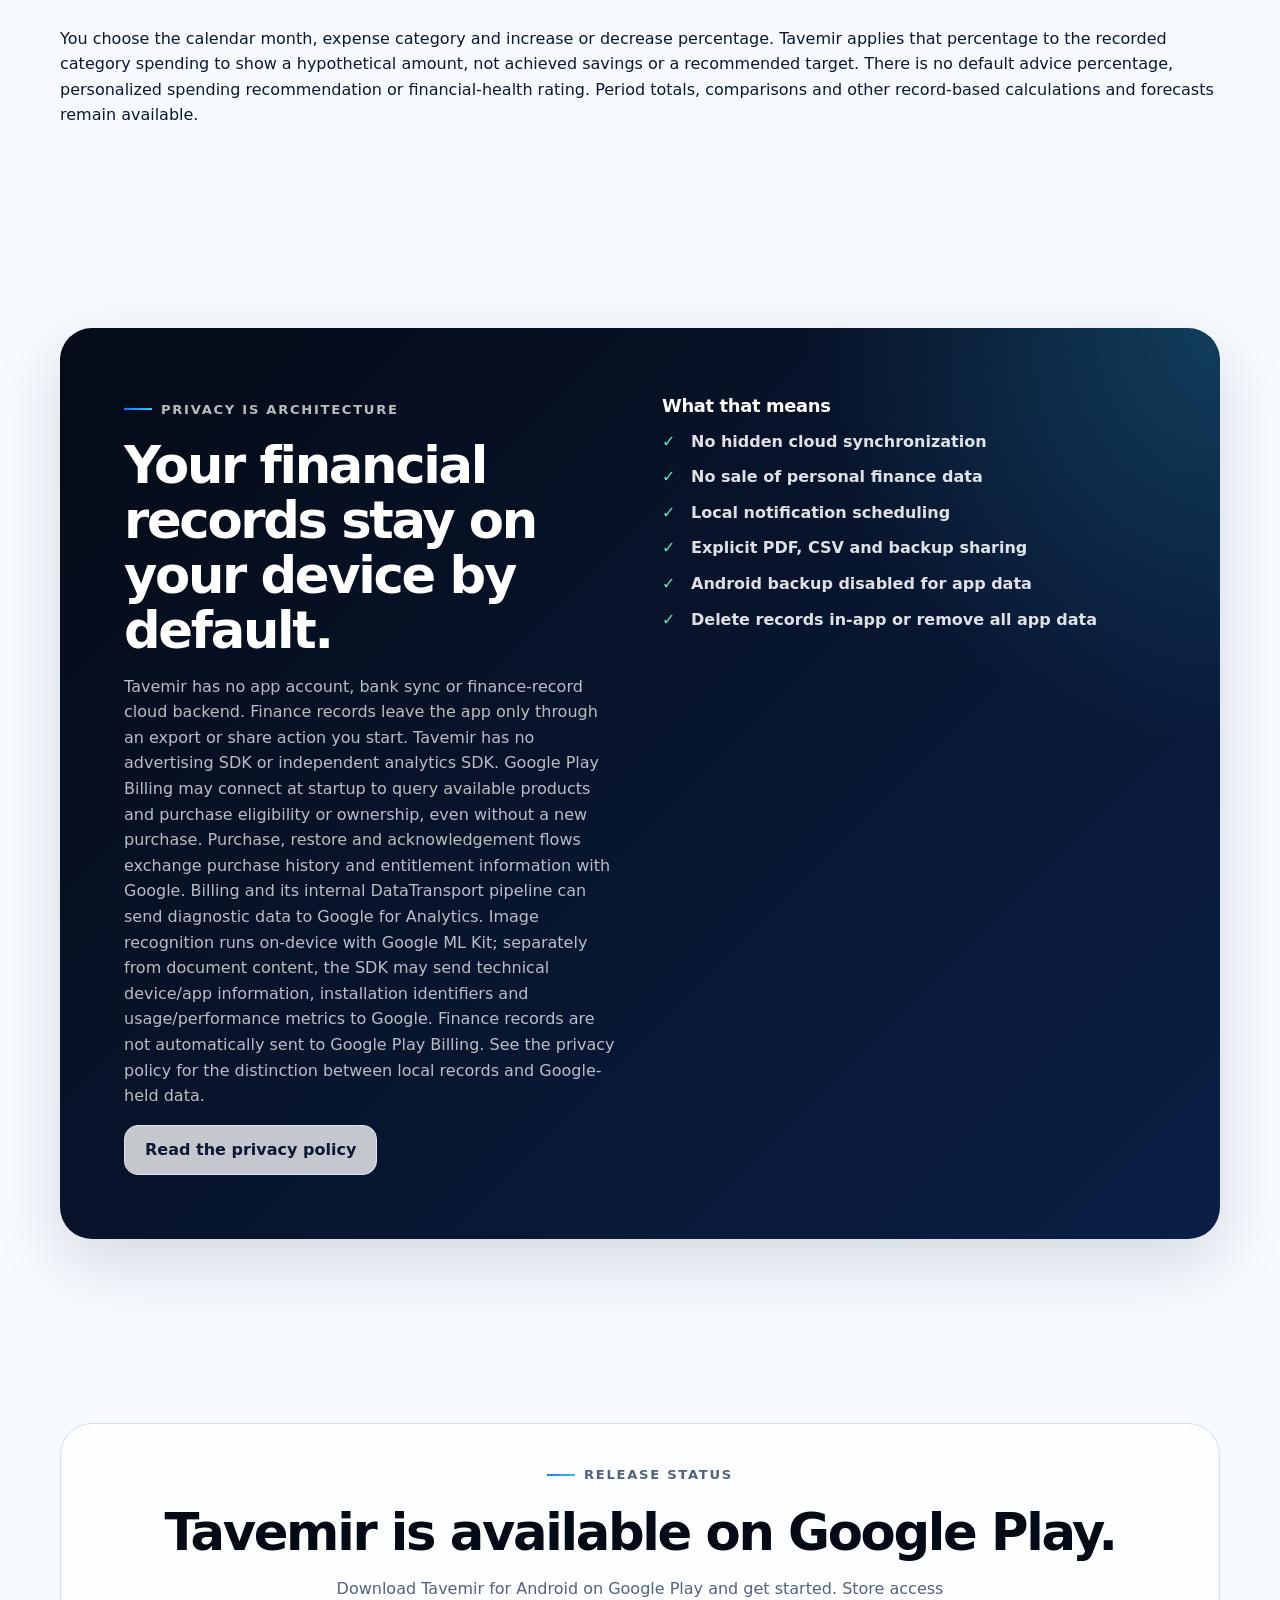
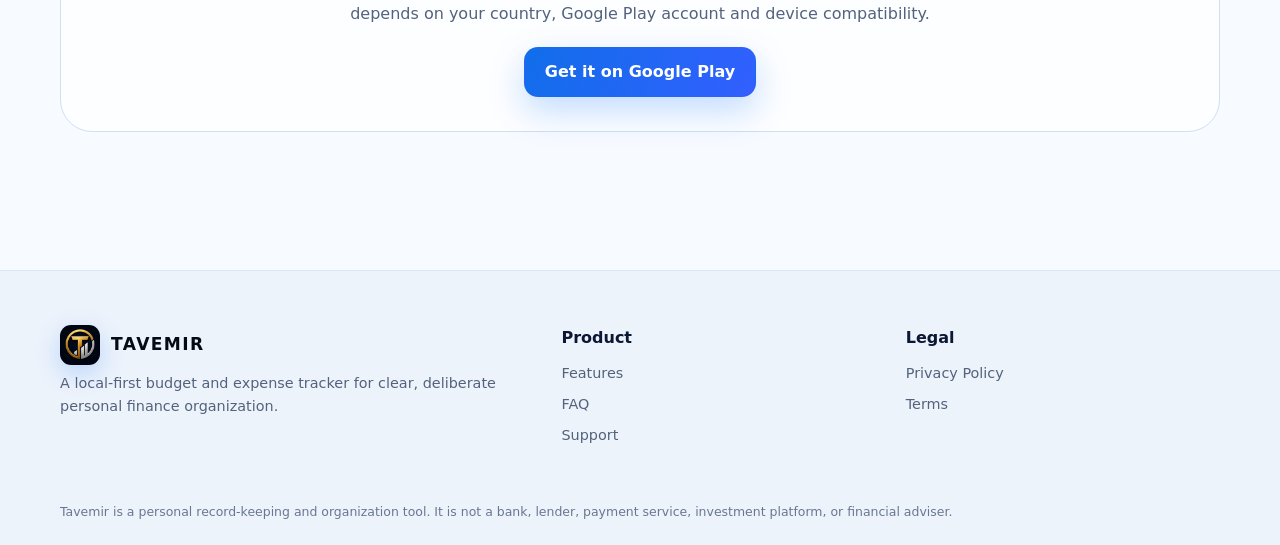
==== commit d22a5022: "Show current factual update dates while preserving policy effective dates" ====
--- a/index.html
+++ b/index.html
@@ -60,7 +60,7 @@
     <main id="main">
       <section class="hero" aria-labelledby="hero-title">
         <div>
-          <p class="notice" data-deploy-date="2026-09-27">Effective / last updated date: 27 September 2026.</p>
+          <p class="notice" data-deploy-date="2026-10-13">Effective date: 27 September 2026. Last updated: 13 October 2026.</p>
 <p class="eyebrow">Local-first personal finance</p>
           <h1 id="hero-title">Your money. <span class="accent">Your plan.</span> Your control.</h1>
           <p class="hero-copy">Tavemir brings monthly budgets, expense tracking, payment reminders, cards, debts and loans into one calm, private workspace — without requiring an account.</p>
